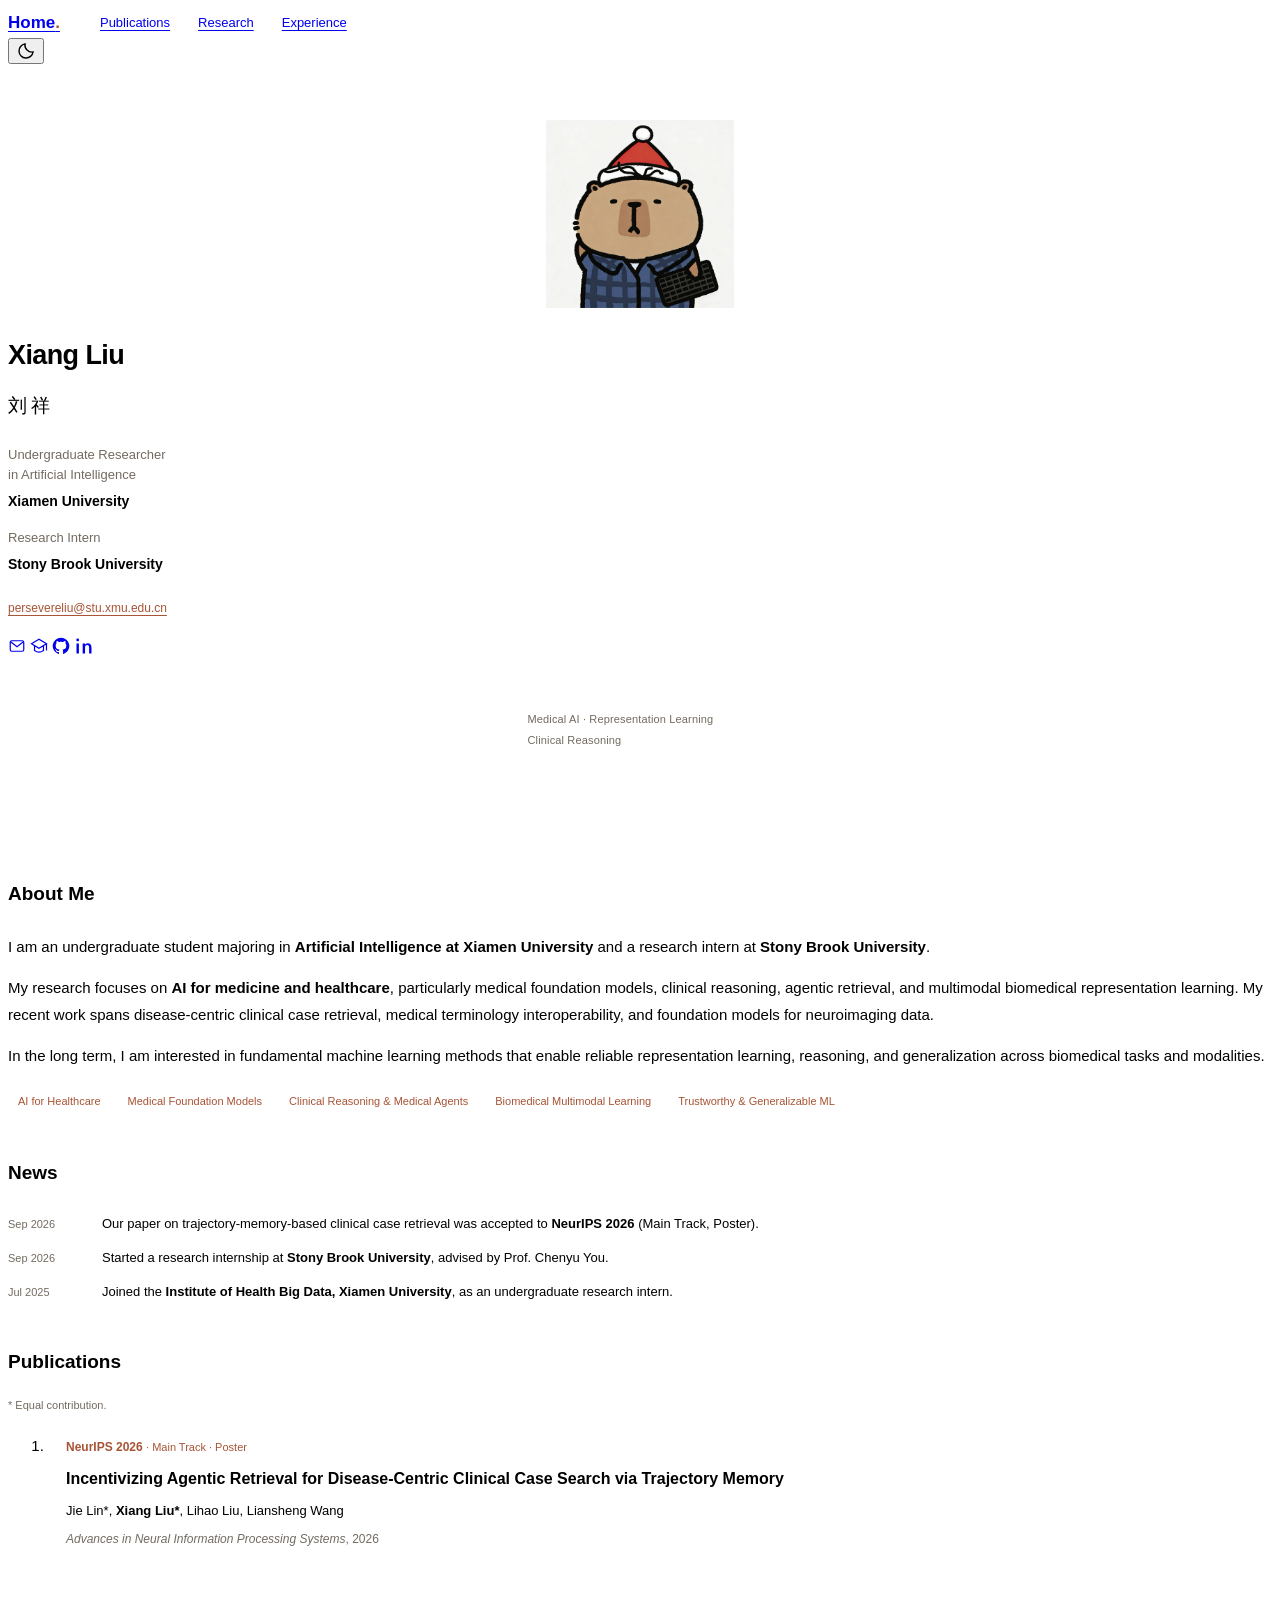
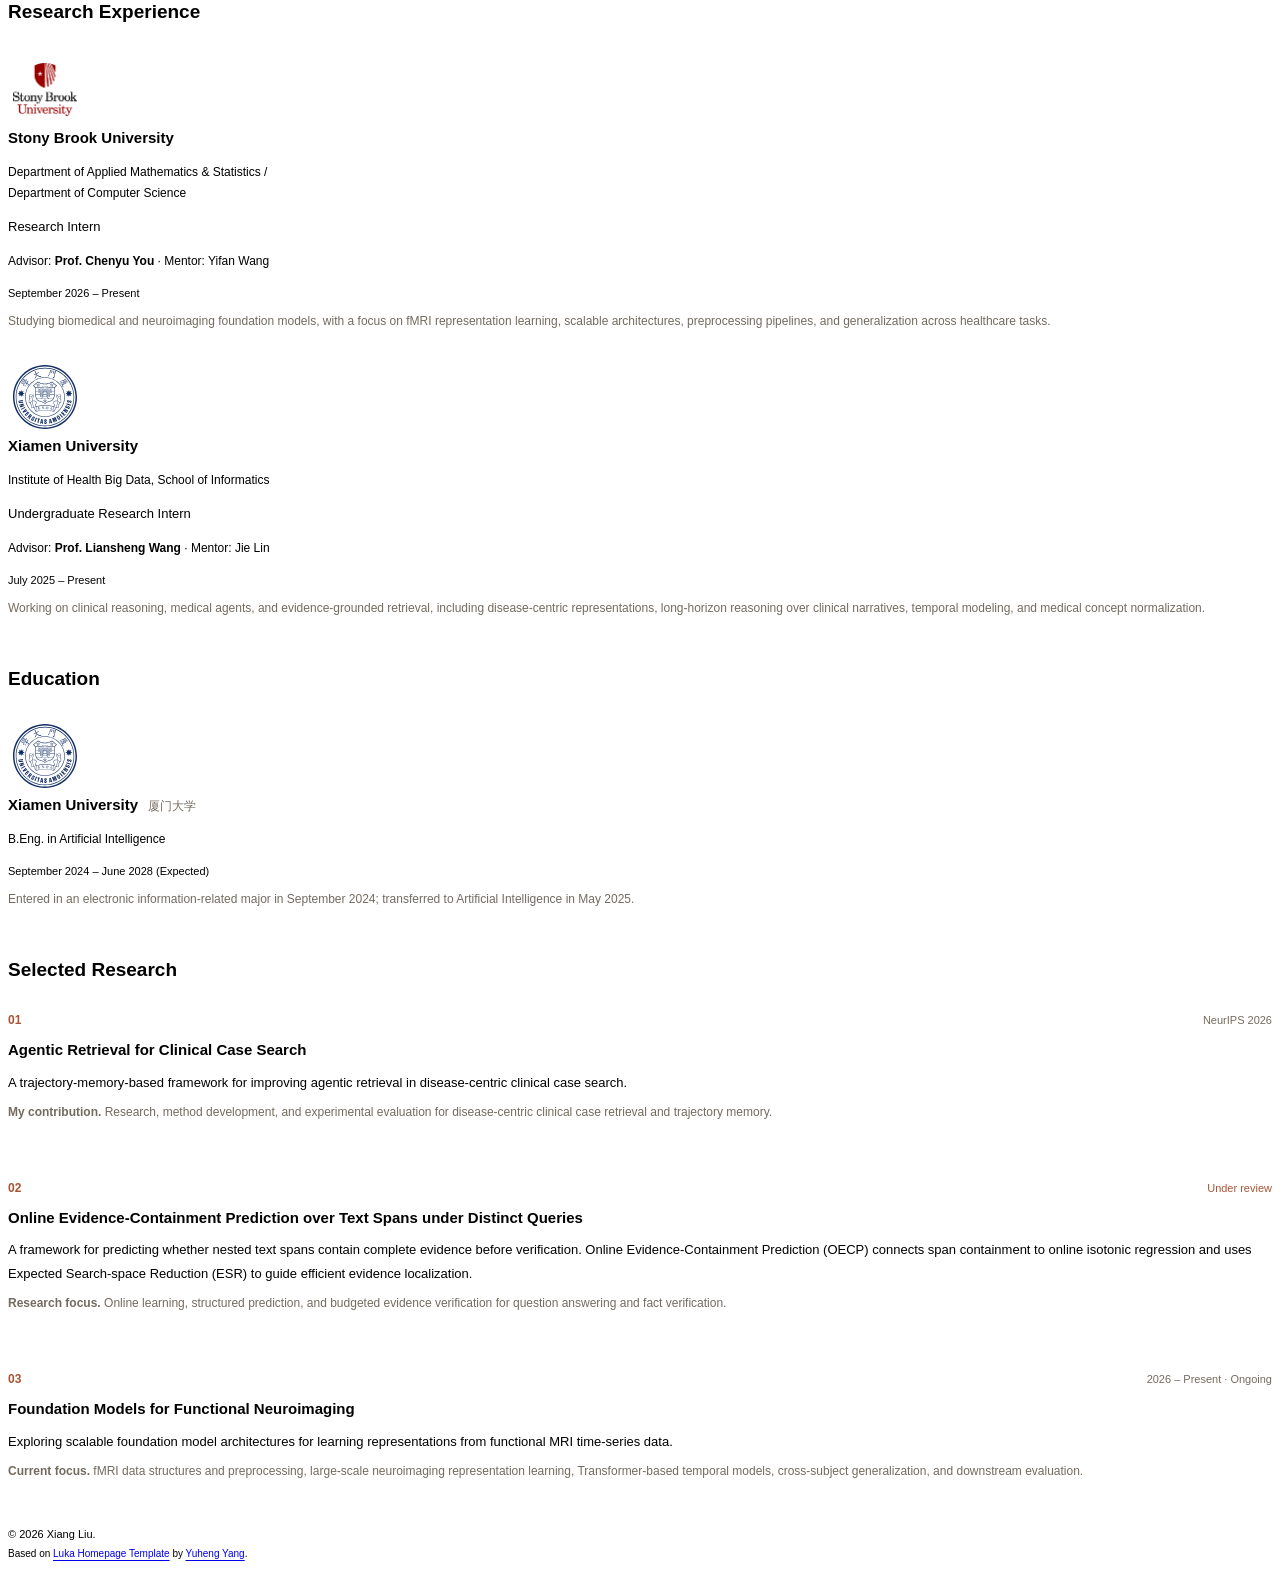
==== index.html @ e89401da "Refresh cached styles for university logo update" ====
<!DOCTYPE html>
<html lang="en">
<head>
  <meta charset="utf-8">
  <meta name="viewport" content="width=device-width, initial-scale=1">
  <meta name="color-scheme" content="light dark">
  <title>Xiang Liu (刘祥) | AI for Healthcare</title>
  <meta name="description" content="Xiang Liu is an undergraduate researcher at Xiamen University and a research intern at Stony Brook University, working on AI for healthcare, clinical reasoning, and biomedical foundation models.">
  <link rel="canonical" href="https://lx-xiangliu.github.io/">
  <meta property="og:type" content="website">
  <meta property="og:title" content="Xiang Liu (刘祥) | AI for Healthcare">
  <meta property="og:description" content="Research in medical foundation models, clinical reasoning, and trustworthy machine learning.">
  <meta property="og:url" content="https://lx-xiangliu.github.io/">
  <meta property="og:image" content="https://lx-xiangliu.github.io/assets/img/xiang-liu.jpg">
  <meta name="twitter:card" content="summary">
  <link rel="icon" href="assets/img/favicon.svg" type="image/svg+xml">
  <script>
    try {
      const saved = localStorage.getItem('theme');
      if (saved === 'light' || saved === 'dark') document.documentElement.dataset.theme = saved;
    } catch (_) {}
  </script>
  <link rel="stylesheet" href="assets/css/theme-luka.css">
  <link rel="stylesheet" href="assets/css/personal.css?v=20261023-2">
  <script src="assets/js/homepage.js" defer></script>
  <script type="application/ld+json">
  {
    "@context": "https://schema.org",
    "@type": "Person",
    "name": "Xiang Liu",
    "alternateName": "刘祥",
    "url": "https://lx-xiangliu.github.io/",
    "image": "https://lx-xiangliu.github.io/assets/img/xiang-liu.jpg",
    "email": "mailto:persevereliu@stu.xmu.edu.cn",
    "affiliation": [{"@type": "CollegeOrUniversity", "name": "Xiamen University"}, {"@type": "CollegeOrUniversity", "name": "Stony Brook University"}],
    "sameAs": ["https://github.com/lx-xiangliu", "https://scholar.google.com/citations?user=aUtH32wAAAAJ", "https://www.linkedin.com/in/xiang-liu-461807322"]
  }
  </script>
</head>
<body class="theme-luka" id="top">
  <a class="skip-link" href="#main">Skip to content</a>
  <nav class="top-nav" aria-label="Main navigation">
    <div class="nav-container">
      <div class="nav-left">
        <a class="home-link" href="#top">Home<span class="home-dot" aria-hidden="true">.</span></a>
        <a href="#publications">Publications</a>
        <a href="#research">Research</a>
        <a href="#experience">Experience</a>
      </div>
      <button id="themeToggle" class="theme-toggle" type="button" title="Switch color theme" aria-label="Switch color theme" aria-pressed="false">
        <svg class="moon-icon" viewBox="0 0 24 24" width="20" height="20" fill="none" stroke="currentColor" stroke-width="1.7" aria-hidden="true"><path d="M20.5 13.2A8.5 8.5 0 0 1 10.8 3.5a8.5 8.5 0 1 0 9.7 9.7Z"/></svg>
        <svg class="sun-icon" viewBox="0 0 24 24" width="20" height="20" fill="none" stroke="currentColor" stroke-width="1.7" aria-hidden="true"><circle cx="12" cy="12" r="4"/><path d="M12 2v2m0 16v2M2 12h2m16 0h2M5 5l1.5 1.5m11 11L19 19M5 19l1.5-1.5m11-11L19 5"/></svg>
      </button>
    </div>
  </nav>

  <div class="wrapper">
    <aside class="sidebar" aria-label="Profile">
      <div class="profile-card">
        <div class="image avatar"><img src="assets/img/xiang-liu.jpg" width="220" height="220" alt="Xiang Liu’s illustrated capybara avatar, wearing a red hat and holding a keyboard" fetchpriority="high"></div>
        <h1 class="site-name">Xiang Liu <span class="chinese-name" lang="zh-CN">刘祥</span></h1>
        <p class="profile-role">Undergraduate Researcher<br>in Artificial Intelligence</p>
        <p class="profile-affiliation">Xiamen University</p>
        <p class="profile-role visiting-role">Research Intern</p>
        <p class="profile-affiliation">Stony Brook University</p>
        <a class="site-email" href="mailto:persevereliu@stu.xmu.edu.cn">persevereliu@stu.xmu.edu.cn</a>
        <div class="social-icons" aria-label="Contact and profiles">
          <a href="mailto:persevereliu@stu.xmu.edu.cn" title="Email" aria-label="Email Xiang Liu"><svg viewBox="0 0 24 24" fill="none" stroke="currentColor" stroke-width="1.6" aria-hidden="true"><rect x="3" y="5" width="18" height="14" rx="2"/><path d="m3 6 9 7 9-7"/></svg></a>
          <a href="https://scholar.google.com/citations?user=aUtH32wAAAAJ" title="Google Scholar" aria-label="Google Scholar"><svg viewBox="0 0 24 24" fill="none" stroke="currentColor" stroke-width="1.6" aria-hidden="true"><path d="m2 9 10-6 10 6-10 6L2 9Zm4 3v6c4 3 8 3 12 0v-6m4-3v9"/></svg></a>
          <a href="https://github.com/lx-xiangliu" title="GitHub" aria-label="GitHub"><svg viewBox="0 0 24 24" fill="currentColor" aria-hidden="true"><path d="M12 .9a11.1 11.1 0 0 0-3.51 21.63c.55.1.76-.24.76-.53v-2.06c-3.09.67-3.74-1.31-3.74-1.31-.51-1.28-1.24-1.62-1.24-1.62-1.01-.69.08-.68.08-.68 1.12.08 1.71 1.15 1.71 1.15.99 1.7 2.6 1.21 3.23.92.1-.72.39-1.21.71-1.49-2.47-.28-5.07-1.24-5.07-5.49 0-1.21.43-2.2 1.14-2.97-.12-.28-.5-1.41.11-2.93 0 0 .93-.3 3.05 1.14a10.6 10.6 0 0 1 5.55 0c2.12-1.44 3.05-1.14 3.05-1.14.61 1.52.23 2.65.11 2.93.71.77 1.14 1.76 1.14 2.97 0 4.26-2.6 5.21-5.08 5.49.4.35.75 1.02.75 2.06V22c0 .3.2.64.77.53A11.1 11.1 0 0 0 12 .9Z"/></svg></a>
          <a href="https://www.linkedin.com/in/xiang-liu-461807322" title="LinkedIn" aria-label="LinkedIn"><svg viewBox="0 0 24 24" fill="currentColor" aria-hidden="true"><path d="M5.2 8.6H2V22h3.2V8.6ZM3.6 2a1.9 1.9 0 1 0 0 3.8 1.9 1.9 0 0 0 0-3.8ZM22 14.3c0-4-2.1-5.9-4.9-5.9-2.2 0-3.2 1.2-3.7 2V8.6h-3.2V22h3.2v-7.5c0-2 .4-3.8 2.8-3.8s2.6 2.1 2.6 3.9V22H22v-7.7Z"/></svg></a>
        </div>
        <p class="profile-note">Medical AI · Representation Learning<br>Clinical Reasoning</p>
      </div>
    </aside>

    <main class="content" id="main">
      <section class="section" id="about" aria-labelledby="about-title">
        <h2 class="section-title" id="about-title">About Me</h2>
        <div class="section-body">
          <p>I am an undergraduate student majoring in <strong>Artificial Intelligence at Xiamen University</strong> and a research intern at <strong>Stony Brook University</strong>.</p>
          <p>My research focuses on <strong>AI for medicine and healthcare</strong>, particularly medical foundation models, clinical reasoning, agentic retrieval, and multimodal biomedical representation learning. My recent work spans disease-centric clinical case retrieval, medical terminology interoperability, and foundation models for neuroimaging data.</p>
          <p>In the long term, I am interested in fundamental machine learning methods that enable reliable representation learning, reasoning, and generalization across biomedical tasks and modalities.</p>
          <div class="research-interests" aria-label="Research interests">
            <span>AI for Healthcare</span><span>Medical Foundation Models</span><span>Clinical Reasoning &amp; Medical Agents</span><span>Biomedical Multimodal Learning</span><span>Trustworthy &amp; Generalizable ML</span>
          </div>
        </div>
      </section>

      <section class="section" id="news" aria-labelledby="news-title">
        <h2 class="section-title" id="news-title">News</h2>
        <ul class="news-list">
          <li><time datetime="2026-09">Sep 2026</time><span>Our paper on trajectory-memory-based clinical case retrieval was accepted to <strong>NeurIPS 2026</strong> (Main Track, Poster).</span></li>
          <li><time datetime="2026-09">Sep 2026</time><span>Started a research internship at <strong>Stony Brook University</strong>, advised by Prof. Chenyu You.</span></li>
          <li><time datetime="2025-07">Jul 2025</time><span>Joined the <strong>Institute of Health Big Data, Xiamen University</strong>, as an undergraduate research intern.</span></li>
        </ul>
      </section>

      <section class="section" id="publications" aria-labelledby="publications-title">
        <h2 class="section-title" id="publications-title">Publications</h2>
        <p class="section-caption">* Equal contribution.</p>
        <div class="publications">
          <ol class="bibliography">
            <li><article class="pub-content">
              <p class="publication-label">NeurIPS 2026 <span>· Main Track · Poster</span></p>
              <h3 class="title">Incentivizing Agentic Retrieval for Disease-Centric Clinical Case Search via Trajectory Memory</h3>
              <p class="author">Jie Lin*, <strong>Xiang Liu*</strong>, Lihao Liu, Liansheng Wang</p>
              <p class="periodical"><em>Advances in Neural Information Processing Systems</em>, 2026</p>
            </article></li>
          </ol>
        </div>
      </section>

      <section class="section" id="experience" aria-labelledby="experience-title">
        <h2 class="section-title" id="experience-title">Research Experience</h2>
        <div class="section-body">
          <article class="card timeline-item">
            <div class="experience-item">
              <img class="institution-logo" src="assets/img/stony-brook-university.png" width="64" height="64" alt="Stony Brook University logo" loading="lazy">
              <div class="experience-content">
                <h3 class="exp-title">Stony Brook University</h3>
                <p class="exp-detail">Department of Applied Mathematics &amp; Statistics /<br class="desktop-break"> Department of Computer Science</p>
                <p class="exp-role">Research Intern</p>
                <p class="exp-detail">Advisor: <strong>Prof. Chenyu You</strong> · Mentor: Yifan Wang</p>
                <p class="exp-period">September 2026 – Present</p>
                <p class="exp-summary">Studying biomedical and neuroimaging foundation models, with a focus on fMRI representation learning, scalable architectures, preprocessing pipelines, and generalization across healthcare tasks.</p>
              </div>
            </div>
          </article>
          <article class="card timeline-item">
            <div class="experience-item">
              <img class="institution-logo" src="assets/img/xiamen-university.svg" width="64" height="64" alt="Xiamen University seal" loading="lazy">
              <div class="experience-content">
                <h3 class="exp-title">Xiamen University</h3>
                <p class="exp-detail">Institute of Health Big Data, School of Informatics</p>
                <p class="exp-role">Undergraduate Research Intern</p>
                <p class="exp-detail">Advisor: <strong>Prof. Liansheng Wang</strong> · Mentor: Jie Lin</p>
                <p class="exp-period">July 2025 – Present</p>
                <p class="exp-summary">Working on clinical reasoning, medical agents, and evidence-grounded retrieval, including disease-centric representations, long-horizon reasoning over clinical narratives, temporal modeling, and medical concept normalization.</p>
              </div>
            </div>
          </article>
        </div>
      </section>

      <section class="section" id="education" aria-labelledby="education-title">
        <h2 class="section-title" id="education-title">Education</h2>
        <div class="experience-item">
          <img class="institution-logo" src="assets/img/xiamen-university.svg" width="64" height="64" alt="Xiamen University seal" loading="lazy">
          <div class="experience-content">
            <h3 class="exp-title">Xiamen University <span lang="zh-CN" class="institution-chinese">厦门大学</span></h3>
            <p class="exp-detail">B.Eng. in Artificial Intelligence</p>
            <p class="exp-period">September 2024 – June 2028 (Expected)</p>
            <p class="exp-summary">Entered in an electronic information-related major in September 2024; transferred to Artificial Intelligence in May 2025.</p>
          </div>
        </div>
      </section>

      <section class="section" id="research" aria-labelledby="research-title">
        <h2 class="section-title" id="research-title">Selected Research</h2>
        <article class="research-project">
          <div class="project-heading"><span class="project-index" aria-hidden="true">01</span><span class="project-status">NeurIPS 2026</span></div>
          <h3>Agentic Retrieval for Clinical Case Search</h3>
          <p>A trajectory-memory-based framework for improving agentic retrieval in disease-centric clinical case search.</p>
          <p class="project-contribution"><strong>My contribution.</strong> Research, method development, and experimental evaluation for disease-centric clinical case retrieval and trajectory memory.</p>
        </article>
        <article class="research-project">
          <div class="project-heading"><span class="project-index" aria-hidden="true">02</span><span class="project-status under-review">Under review</span></div>
          <h3>Online Evidence-Containment Prediction over Text Spans under Distinct Queries</h3>
          <p>A framework for predicting whether nested text spans contain complete evidence before verification. Online Evidence-Containment Prediction (OECP) connects span containment to online isotonic regression and uses Expected Search-space Reduction (ESR) to guide efficient evidence localization.</p>
          <p class="project-contribution"><strong>Research focus.</strong> Online learning, structured prediction, and budgeted evidence verification for question answering and fact verification.</p>
        </article>
        <article class="research-project">
          <div class="project-heading"><span class="project-index" aria-hidden="true">03</span><span class="project-status">2026 – Present · Ongoing</span></div>
          <h3>Foundation Models for Functional Neuroimaging</h3>
          <p>Exploring scalable foundation model architectures for learning representations from functional MRI time-series data.</p>
          <p class="project-contribution"><strong>Current focus.</strong> fMRI data structures and preprocessing, large-scale neuroimaging representation learning, Transformer-based temporal models, cross-subject generalization, and downstream evaluation.</p>
        </article>
      </section>
    </main>

    <footer class="site-footer">
      <p>&copy; 2026 Xiang Liu.<br><span class="template-credit">Based on <a href="https://github.com/wzsyyh/luka-homepage-template">Luka Homepage Template</a> by <a href="https://wzsyyh.github.io/">Yuheng Yang</a>.</span></p>
    </footer>
  </div>
</body>
</html>
---- assets/css/personal.css ----
/* Personal styling layered over the original Luka Homepage template. */
:root, [data-theme="light"] { --luka-secondary: #736b60; --luka-accent: #a85435; }
[data-theme="dark"] { --luka-secondary: #b0a99d; --luka-accent: #e69a7b; }
@media (prefers-color-scheme: dark) {
  :root:not([data-theme="light"]) { --luka-secondary: #b0a99d; --luka-accent: #e69a7b; }
}
body.theme-luka { font-family: -apple-system, BlinkMacSystemFont, "Segoe UI", "Noto Sans", Helvetica, Arial, sans-serif; font-size: 15px; line-height: 1.75; }
body.theme-luka a { text-underline-offset: 3px; }
body.theme-luka a:hover { text-decoration: underline; filter: none; }
body.theme-luka a:focus-visible, body.theme-luka button:focus-visible { outline: 2px solid var(--luka-accent); outline-offset: 5px; border-radius: 3px; }
.skip-link { position: fixed; left: 12px; top: -100px; z-index: 2000; padding: 8px 16px; background: var(--luka-bg); }
.skip-link:focus { top: 8px; }
body.theme-luka .nav-left { display: flex; align-items: center; gap: 28px; }
body.theme-luka .nav-left a { font-size: 13px; font-weight: 500; }
body.theme-luka .nav-left .home-link { font-size: 17px; font-weight: 650; margin-right: 12px; }
.home-dot { color: var(--luka-accent); }
body.theme-luka .theme-toggle { display: flex; align-items: center; justify-content: center; flex-shrink: 0; }
.sun-icon { display: none; }
[data-theme="dark"] .moon-icon { display: none; }
[data-theme="dark"] .sun-icon { display: block; }
@media (prefers-color-scheme: dark) { :root:not([data-theme="light"]) .moon-icon { display: none; } :root:not([data-theme="light"]) .sun-icon { display: block; } }
body.theme-luka .sidebar { padding-top: 56px; }
body.theme-luka .image.avatar { margin-bottom: 24px; }
body.theme-luka .image.avatar img { width: 188px; height: 188px; display: block; margin: auto; border: 5px solid var(--luka-social-bg); }
body.theme-luka .site-name { font-size: 27px; font-weight: 650; letter-spacing: -.6px; }
.chinese-name { display: block; margin-top: 10px; font-size: 19px; font-weight: 450; letter-spacing: 4px; }
.profile-role { margin: 22px 0 3px; font-size: 13px; line-height: 1.6; color: var(--luka-secondary); }
.profile-affiliation { margin: 0; font-size: 14px; font-weight: 600; }
.visiting-role { margin-top: 14px; }
body.theme-luka .site-email { display: inline-block; margin: 22px 0 18px; color: var(--luka-accent); font-family: inherit; font-size: 12px; }
body.theme-luka .social-icons { gap: 11px; }
.social-icons svg { width: 18px; height: 18px; }
body.theme-luka .social-icons a { width: 36px; height: 36px; }
.profile-note { margin: 26px auto 0; padding-top: 20px; max-width: 225px; border-top: 1px solid var(--luka-border); color: var(--luka-secondary); font-size: 11px; line-height: 1.9; letter-spacing: .15px; }
body.theme-luka .content { padding-top: 110px; padding-bottom: 0; }
body.theme-luka .section { opacity: 1; transform: none; scroll-margin-top: 90px; margin-bottom: 42px; }
body.theme-luka .section-title { font-size: 19px; margin-bottom: 17px; padding-bottom: 7px; }
.research-interests { display: flex; flex-wrap: wrap; gap: 7px; margin-top: 20px; }
.research-interests span { padding: 3px 10px; font-size: 11px; line-height: 1.7; border: 1px solid var(--luka-border); border-radius: 5px; color: var(--luka-accent); }
.news-list { list-style: none; margin: 0; padding: 0; }
.news-list li { display: grid; grid-template-columns: 78px minmax(0,1fr); gap: 16px; margin-bottom: 11px; font-size: 13px; line-height: 1.75; }
.news-list time { color: var(--luka-secondary); font-size: 11px; font-variant-numeric: tabular-nums; padding-top: 2px; }
.section-caption { margin: -7px 0 13px; color: var(--luka-secondary); font-size: 11px; }
body.theme-luka .publications ol.bibliography li { padding: 3px 0 3px 18px; }
.publication-label { margin: 0 0 8px; font-weight: 650; font-size: 12px; color: var(--luka-accent); }
.publication-label span { font-size: 11px; font-weight: 400; }
body.theme-luka .pub-content .title { margin: 0 0 9px; font-size: 16px; font-weight: 650; line-height: 1.6; }
body.theme-luka .pub-content .author { margin: 0 0 6px; font-size: 13px; }
body.theme-luka .pub-content .periodical { margin: 0; color: var(--luka-secondary); font-size: 12px; }
body.theme-luka .institution-logo { display: block; width: 64px; height: 64px; flex-shrink: 0; object-fit: contain; background: #fff; padding: 5px; border-radius: 8px; }
body.theme-luka .exp-title { font-size: 15px; margin: 0 0 3px; line-height: 1.6; font-weight: 650; }
body.theme-luka .exp-detail { font-size: 12px; line-height: 1.75; }
body.theme-luka .exp-role { margin: 6px 0 3px; font-size: 13px; font-weight: 500; }
body.theme-luka .exp-period { margin: 7px 0 8px; font-size: 11px; }
body.theme-luka .exp-summary { margin: 8px 0 0; font-size: 12px; line-height: 1.8; color: var(--luka-secondary); }
body.theme-luka .timeline-item { padding-bottom: 27px; }
body.theme-luka .timeline-item:last-child { padding-bottom: 0; }
.institution-chinese { font-size: 12px; font-weight: 400; margin-left: 6px; color: var(--luka-secondary); }
.research-project { padding: 0 0 24px; margin-bottom: 22px; border-bottom: 1px solid var(--luka-border); }
.research-project:last-child { margin-bottom: 0; padding-bottom: 0; border-bottom: none; }
.project-heading { display: flex; align-items: center; justify-content: space-between; gap: 16px; margin-bottom: 7px; }
.project-index { color: var(--luka-accent); font-size: 12px; font-weight: 600; }
.project-status { font-size: 11px; color: var(--luka-secondary); }
.project-status.under-review { color: var(--luka-accent); }
.research-project h3 { font-size: 15px; line-height: 1.65; margin: 0 0 8px; font-weight: 650; }
.research-project p { font-size: 13px; margin: 0 0 8px; line-height: 1.8; }
.research-project .project-contribution { color: var(--luka-secondary); font-size: 12px; }
body.theme-luka .site-footer { padding-top: 0; padding-right: 40px; }
body.theme-luka .site-footer p { font-size: 11px; }
body.theme-luka .template-credit { font-size: 10px; }
@media (min-width: 1081px) and (max-width: 1120px) { body.theme-luka .sidebar { left: 0; } }
@media (max-width: 1080px) {
  body.theme-luka .wrapper { max-width: 760px; padding: 0 32px; }
  body.theme-luka .sidebar { padding-top: 100px; }
  body.theme-luka .content { width: 100%; padding-top: 38px; }
  .profile-note { display: none; }
  body.theme-luka .site-footer { padding: 0 0 30px; }
  body.theme-luka .site-footer p { border-top: 1px solid var(--luka-footer-border); padding-top: 20px; }
}
@media (max-width: 640px) {
  body.theme-luka .nav-container { padding: 0 18px; }
  body.theme-luka .nav-left { gap: 16px; }
  body.theme-luka .nav-left a { font-size: 11px; }
  body.theme-luka .nav-left .home-link { font-size: 15px; margin-right: 0; }
  body.theme-luka .wrapper { padding: 0 23px; }
  body.theme-luka .sidebar { padding-top: 91px; }
  body.theme-luka .image.avatar img { width: 158px; height: 158px; }
  body.theme-luka .site-name { font-size: 26px; }
  .chinese-name { display: inline-block; margin: 0 0 0 9px; font-size: 17px; letter-spacing: 2px; vertical-align: 2px; }
  body.theme-luka .content { padding-top: 36px; }
  body.theme-luka .section { margin-bottom: 35px; }
  body.theme-luka .section-body > p { font-size: 14px; }
  .news-list li { grid-template-columns: 64px minmax(0,1fr); gap: 11px; font-size: 12px; }
  .news-list time { font-size: 10px; }
  .research-interests span { font-size: 10px; }
  body.theme-luka .institution-logo { width: 48px; height: 48px; padding: 3px; }
  body.theme-luka .experience-item { gap: 11px; }
  body.theme-luka .timeline-item { margin-left: 10px; padding-left: 7px; }
  body.theme-luka .timeline-item::before { left: -10px; }
  body.theme-luka .timeline-item::after { left: -15px; }
  .desktop-break { display: none; }
  body.theme-luka .pub-content .title { font-size: 15px; }
}
@media (max-width: 360px) {
  body.theme-luka .nav-left { gap: 11px; }
  body.theme-luka .nav-container { padding: 0 12px; }
  body.theme-luka .wrapper { padding: 0 18px; }
}
@media (prefers-reduced-motion: reduce) {
  html { scroll-behavior: auto; }
  *, *::before, *::after { transition: none !important; animation: none !important; }
}
@media print {
  body.theme-luka .top-nav, .social-icons, .skip-link { display: none; }
  body.theme-luka .sidebar { position: static; width: 100%; height: auto; padding-top: 0; }
  body.theme-luka .image.avatar img { width: 100px; height: 100px; }
  body.theme-luka .profile-note { display: none; }
  body.theme-luka .content { margin-left: 0; padding: 25px 0 0; }
  body.theme-luka .site-footer { padding: 0; }
  .section, .research-project, .timeline-item { break-inside: avoid; }
}
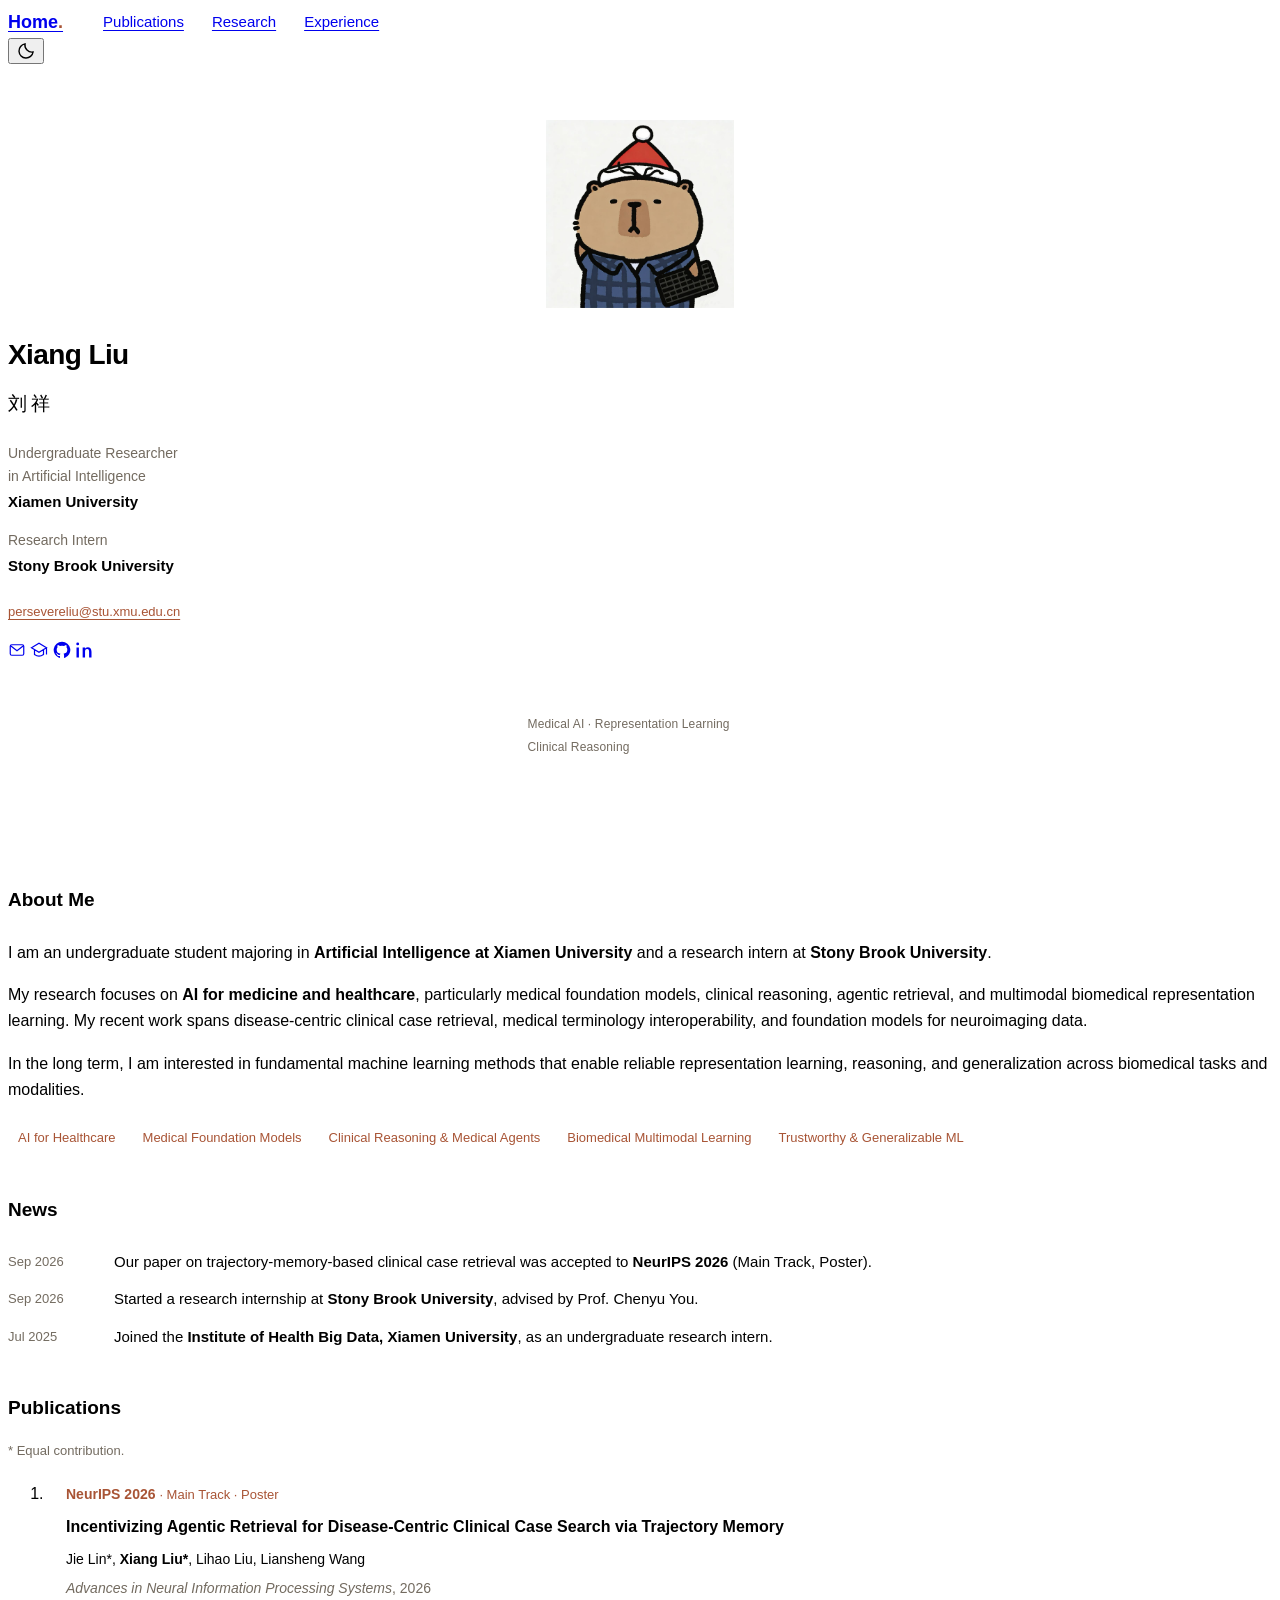
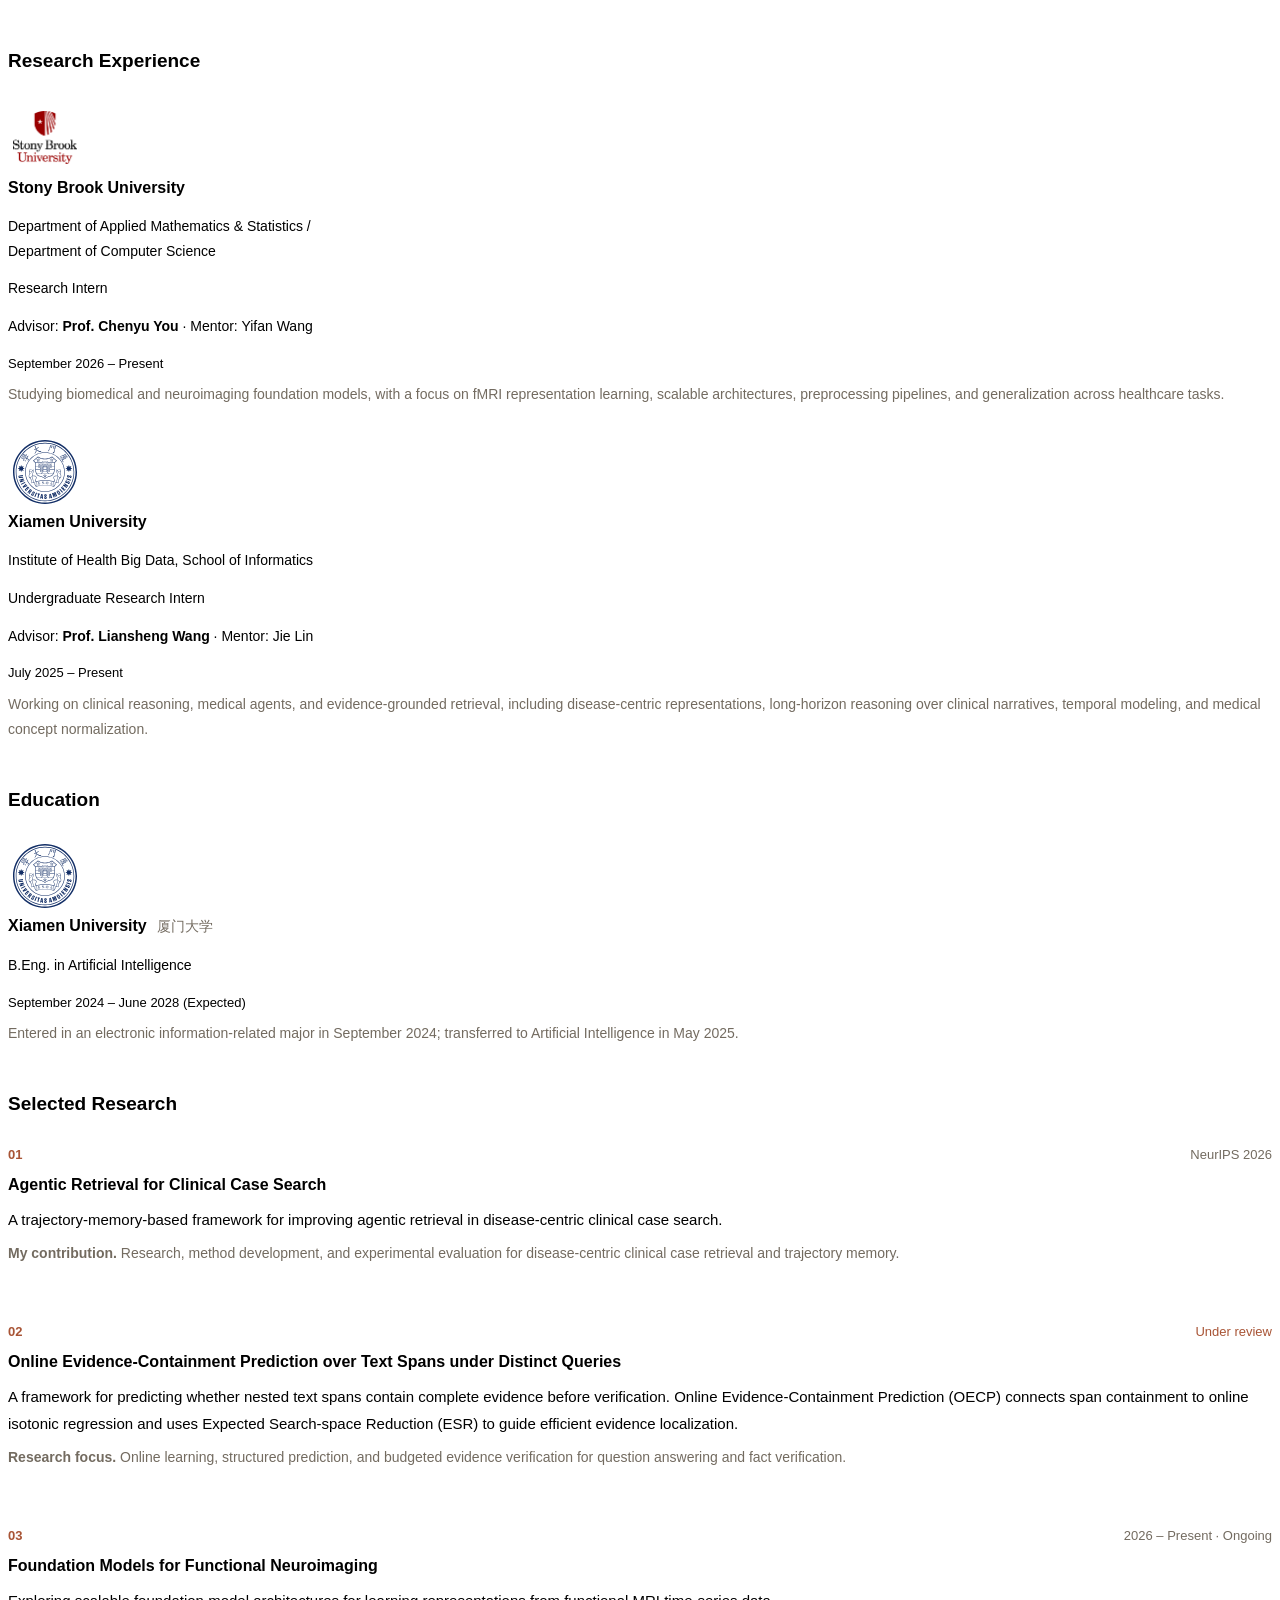
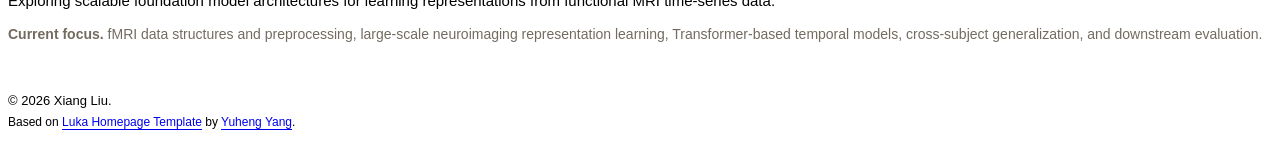
==== commit de6b67bc: "Match reference homepage typography for better readability" ====
--- a/index.html
+++ b/index.html
@@ -21,7 +21,7 @@
     } catch (_) {}
   </script>
   <link rel="stylesheet" href="assets/css/theme-luka.css">
-  <link rel="stylesheet" href="assets/css/personal.css?v=20261023-2">
+  <link rel="stylesheet" href="assets/css/personal.css?v=20261023-3">
   <script src="assets/js/homepage.js" defer></script>
   <script type="application/ld+json">
   {
--- a/assets/css/personal.css
+++ b/assets/css/personal.css
@@ -4,15 +4,15 @@
 @media (prefers-color-scheme: dark) {
   :root:not([data-theme="light"]) { --luka-secondary: #b0a99d; --luka-accent: #e69a7b; }
 }
-body.theme-luka { font-family: -apple-system, BlinkMacSystemFont, "Segoe UI", "Noto Sans", Helvetica, Arial, sans-serif; font-size: 15px; line-height: 1.75; }
+body.theme-luka { font-family: -apple-system, BlinkMacSystemFont, "Segoe UI", "Noto Sans", Helvetica, Arial, sans-serif; font-size: 16px; line-height: 1.65; }
 body.theme-luka a { text-underline-offset: 3px; }
 body.theme-luka a:hover { text-decoration: underline; filter: none; }
 body.theme-luka a:focus-visible, body.theme-luka button:focus-visible { outline: 2px solid var(--luka-accent); outline-offset: 5px; border-radius: 3px; }
 .skip-link { position: fixed; left: 12px; top: -100px; z-index: 2000; padding: 8px 16px; background: var(--luka-bg); }
 .skip-link:focus { top: 8px; }
 body.theme-luka .nav-left { display: flex; align-items: center; gap: 28px; }
-body.theme-luka .nav-left a { font-size: 13px; font-weight: 500; }
-body.theme-luka .nav-left .home-link { font-size: 17px; font-weight: 650; margin-right: 12px; }
+body.theme-luka .nav-left a { font-size: 15px; font-weight: 500; }
+body.theme-luka .nav-left .home-link { font-size: 18px; font-weight: 650; margin-right: 12px; }
 .home-dot { color: var(--luka-accent); }
 body.theme-luka .theme-toggle { display: flex; align-items: center; justify-content: center; flex-shrink: 0; }
 .sun-icon { display: none; }
@@ -22,52 +22,52 @@
 body.theme-luka .sidebar { padding-top: 56px; }
 body.theme-luka .image.avatar { margin-bottom: 24px; }
 body.theme-luka .image.avatar img { width: 188px; height: 188px; display: block; margin: auto; border: 5px solid var(--luka-social-bg); }
-body.theme-luka .site-name { font-size: 27px; font-weight: 650; letter-spacing: -.6px; }
+body.theme-luka .site-name { font-size: 28px; font-weight: 650; letter-spacing: -.6px; }
 .chinese-name { display: block; margin-top: 10px; font-size: 19px; font-weight: 450; letter-spacing: 4px; }
-.profile-role { margin: 22px 0 3px; font-size: 13px; line-height: 1.6; color: var(--luka-secondary); }
-.profile-affiliation { margin: 0; font-size: 14px; font-weight: 600; }
+.profile-role { margin: 22px 0 3px; font-size: 14px; line-height: 1.6; color: var(--luka-secondary); }
+.profile-affiliation { margin: 0; font-size: 15px; font-weight: 600; }
 .visiting-role { margin-top: 14px; }
-body.theme-luka .site-email { display: inline-block; margin: 22px 0 18px; color: var(--luka-accent); font-family: inherit; font-size: 12px; }
+body.theme-luka .site-email { display: inline-block; margin: 22px 0 18px; color: var(--luka-accent); font-family: inherit; font-size: 13px; }
 body.theme-luka .social-icons { gap: 11px; }
 .social-icons svg { width: 18px; height: 18px; }
 body.theme-luka .social-icons a { width: 36px; height: 36px; }
-.profile-note { margin: 26px auto 0; padding-top: 20px; max-width: 225px; border-top: 1px solid var(--luka-border); color: var(--luka-secondary); font-size: 11px; line-height: 1.9; letter-spacing: .15px; }
+.profile-note { margin: 26px auto 0; padding-top: 20px; max-width: 225px; border-top: 1px solid var(--luka-border); color: var(--luka-secondary); font-size: 12px; line-height: 1.9; letter-spacing: .15px; }
 body.theme-luka .content { padding-top: 110px; padding-bottom: 0; }
 body.theme-luka .section { opacity: 1; transform: none; scroll-margin-top: 90px; margin-bottom: 42px; }
 body.theme-luka .section-title { font-size: 19px; margin-bottom: 17px; padding-bottom: 7px; }
 .research-interests { display: flex; flex-wrap: wrap; gap: 7px; margin-top: 20px; }
-.research-interests span { padding: 3px 10px; font-size: 11px; line-height: 1.7; border: 1px solid var(--luka-border); border-radius: 5px; color: var(--luka-accent); }
+.research-interests span { padding: 3px 10px; font-size: 13px; line-height: 1.7; border: 1px solid var(--luka-border); border-radius: 5px; color: var(--luka-accent); }
 .news-list { list-style: none; margin: 0; padding: 0; }
-.news-list li { display: grid; grid-template-columns: 78px minmax(0,1fr); gap: 16px; margin-bottom: 11px; font-size: 13px; line-height: 1.75; }
-.news-list time { color: var(--luka-secondary); font-size: 11px; font-variant-numeric: tabular-nums; padding-top: 2px; }
-.section-caption { margin: -7px 0 13px; color: var(--luka-secondary); font-size: 11px; }
+.news-list li { display: grid; grid-template-columns: 90px minmax(0,1fr); gap: 16px; margin-bottom: 11px; font-size: 15px; line-height: 1.75; }
+.news-list time { color: var(--luka-secondary); font-size: 13px; font-variant-numeric: tabular-nums; padding-top: 2px; }
+.section-caption { margin: -7px 0 13px; color: var(--luka-secondary); font-size: 13px; }
 body.theme-luka .publications ol.bibliography li { padding: 3px 0 3px 18px; }
-.publication-label { margin: 0 0 8px; font-weight: 650; font-size: 12px; color: var(--luka-accent); }
-.publication-label span { font-size: 11px; font-weight: 400; }
+.publication-label { margin: 0 0 8px; font-weight: 650; font-size: 14px; color: var(--luka-accent); }
+.publication-label span { font-size: 13px; font-weight: 400; }
 body.theme-luka .pub-content .title { margin: 0 0 9px; font-size: 16px; font-weight: 650; line-height: 1.6; }
-body.theme-luka .pub-content .author { margin: 0 0 6px; font-size: 13px; }
-body.theme-luka .pub-content .periodical { margin: 0; color: var(--luka-secondary); font-size: 12px; }
+body.theme-luka .pub-content .author { margin: 0 0 6px; font-size: 14px; }
+body.theme-luka .pub-content .periodical { margin: 0; color: var(--luka-secondary); font-size: 14px; }
 body.theme-luka .institution-logo { display: block; width: 64px; height: 64px; flex-shrink: 0; object-fit: contain; background: #fff; padding: 5px; border-radius: 8px; }
-body.theme-luka .exp-title { font-size: 15px; margin: 0 0 3px; line-height: 1.6; font-weight: 650; }
-body.theme-luka .exp-detail { font-size: 12px; line-height: 1.75; }
-body.theme-luka .exp-role { margin: 6px 0 3px; font-size: 13px; font-weight: 500; }
-body.theme-luka .exp-period { margin: 7px 0 8px; font-size: 11px; }
-body.theme-luka .exp-summary { margin: 8px 0 0; font-size: 12px; line-height: 1.8; color: var(--luka-secondary); }
+body.theme-luka .exp-title { font-size: 16px; margin: 0 0 3px; line-height: 1.6; font-weight: 650; }
+body.theme-luka .exp-detail { font-size: 14px; line-height: 1.75; }
+body.theme-luka .exp-role { margin: 6px 0 3px; font-size: 14px; font-weight: 500; }
+body.theme-luka .exp-period { margin: 7px 0 8px; font-size: 13px; }
+body.theme-luka .exp-summary { margin: 8px 0 0; font-size: 14px; line-height: 1.8; color: var(--luka-secondary); }
 body.theme-luka .timeline-item { padding-bottom: 27px; }
 body.theme-luka .timeline-item:last-child { padding-bottom: 0; }
-.institution-chinese { font-size: 12px; font-weight: 400; margin-left: 6px; color: var(--luka-secondary); }
+.institution-chinese { font-size: 14px; font-weight: 400; margin-left: 6px; color: var(--luka-secondary); }
 .research-project { padding: 0 0 24px; margin-bottom: 22px; border-bottom: 1px solid var(--luka-border); }
 .research-project:last-child { margin-bottom: 0; padding-bottom: 0; border-bottom: none; }
 .project-heading { display: flex; align-items: center; justify-content: space-between; gap: 16px; margin-bottom: 7px; }
-.project-index { color: var(--luka-accent); font-size: 12px; font-weight: 600; }
-.project-status { font-size: 11px; color: var(--luka-secondary); }
+.project-index { color: var(--luka-accent); font-size: 13px; font-weight: 600; }
+.project-status { font-size: 13px; color: var(--luka-secondary); }
 .project-status.under-review { color: var(--luka-accent); }
-.research-project h3 { font-size: 15px; line-height: 1.65; margin: 0 0 8px; font-weight: 650; }
-.research-project p { font-size: 13px; margin: 0 0 8px; line-height: 1.8; }
-.research-project .project-contribution { color: var(--luka-secondary); font-size: 12px; }
+.research-project h3 { font-size: 16px; line-height: 1.65; margin: 0 0 8px; font-weight: 650; }
+.research-project p { font-size: 15px; margin: 0 0 8px; line-height: 1.8; }
+.research-project .project-contribution { color: var(--luka-secondary); font-size: 14px; }
 body.theme-luka .site-footer { padding-top: 0; padding-right: 40px; }
-body.theme-luka .site-footer p { font-size: 11px; }
-body.theme-luka .template-credit { font-size: 10px; }
+body.theme-luka .site-footer p { font-size: 13px; }
+body.theme-luka .template-credit { font-size: 12px; }
 @media (min-width: 1081px) and (max-width: 1120px) { body.theme-luka .sidebar { left: 0; } }
 @media (max-width: 1080px) {
   body.theme-luka .wrapper { max-width: 760px; padding: 0 32px; }
@@ -79,9 +79,9 @@
 }
 @media (max-width: 640px) {
   body.theme-luka .nav-container { padding: 0 18px; }
-  body.theme-luka .nav-left { gap: 16px; }
-  body.theme-luka .nav-left a { font-size: 11px; }
-  body.theme-luka .nav-left .home-link { font-size: 15px; margin-right: 0; }
+  body.theme-luka .nav-left { gap: 14px; }
+  body.theme-luka .nav-left a { font-size: 13px; }
+  body.theme-luka .nav-left .home-link { font-size: 16px; margin-right: 0; }
   body.theme-luka .wrapper { padding: 0 23px; }
   body.theme-luka .sidebar { padding-top: 91px; }
   body.theme-luka .image.avatar img { width: 158px; height: 158px; }
@@ -89,20 +89,22 @@
   .chinese-name { display: inline-block; margin: 0 0 0 9px; font-size: 17px; letter-spacing: 2px; vertical-align: 2px; }
   body.theme-luka .content { padding-top: 36px; }
   body.theme-luka .section { margin-bottom: 35px; }
-  body.theme-luka .section-body > p { font-size: 14px; }
-  .news-list li { grid-template-columns: 64px minmax(0,1fr); gap: 11px; font-size: 12px; }
-  .news-list time { font-size: 10px; }
-  .research-interests span { font-size: 10px; }
+  body.theme-luka .section-body > p { font-size: 16px; }
+  .news-list li { grid-template-columns: 78px minmax(0,1fr); gap: 11px; font-size: 15px; }
+  .news-list time { font-size: 13px; }
+  .research-interests span { font-size: 12px; }
   body.theme-luka .institution-logo { width: 48px; height: 48px; padding: 3px; }
   body.theme-luka .experience-item { gap: 11px; }
   body.theme-luka .timeline-item { margin-left: 10px; padding-left: 7px; }
   body.theme-luka .timeline-item::before { left: -10px; }
   body.theme-luka .timeline-item::after { left: -15px; }
   .desktop-break { display: none; }
-  body.theme-luka .pub-content .title { font-size: 15px; }
+  body.theme-luka .pub-content .title { font-size: 16px; }
 }
 @media (max-width: 360px) {
-  body.theme-luka .nav-left { gap: 11px; }
+  body.theme-luka .nav-left { gap: 8px; }
+  body.theme-luka .nav-left a { font-size: 12px; }
+  body.theme-luka .nav-left .home-link { font-size: 16px; }
   body.theme-luka .nav-container { padding: 0 12px; }
   body.theme-luka .wrapper { padding: 0 18px; }
 }
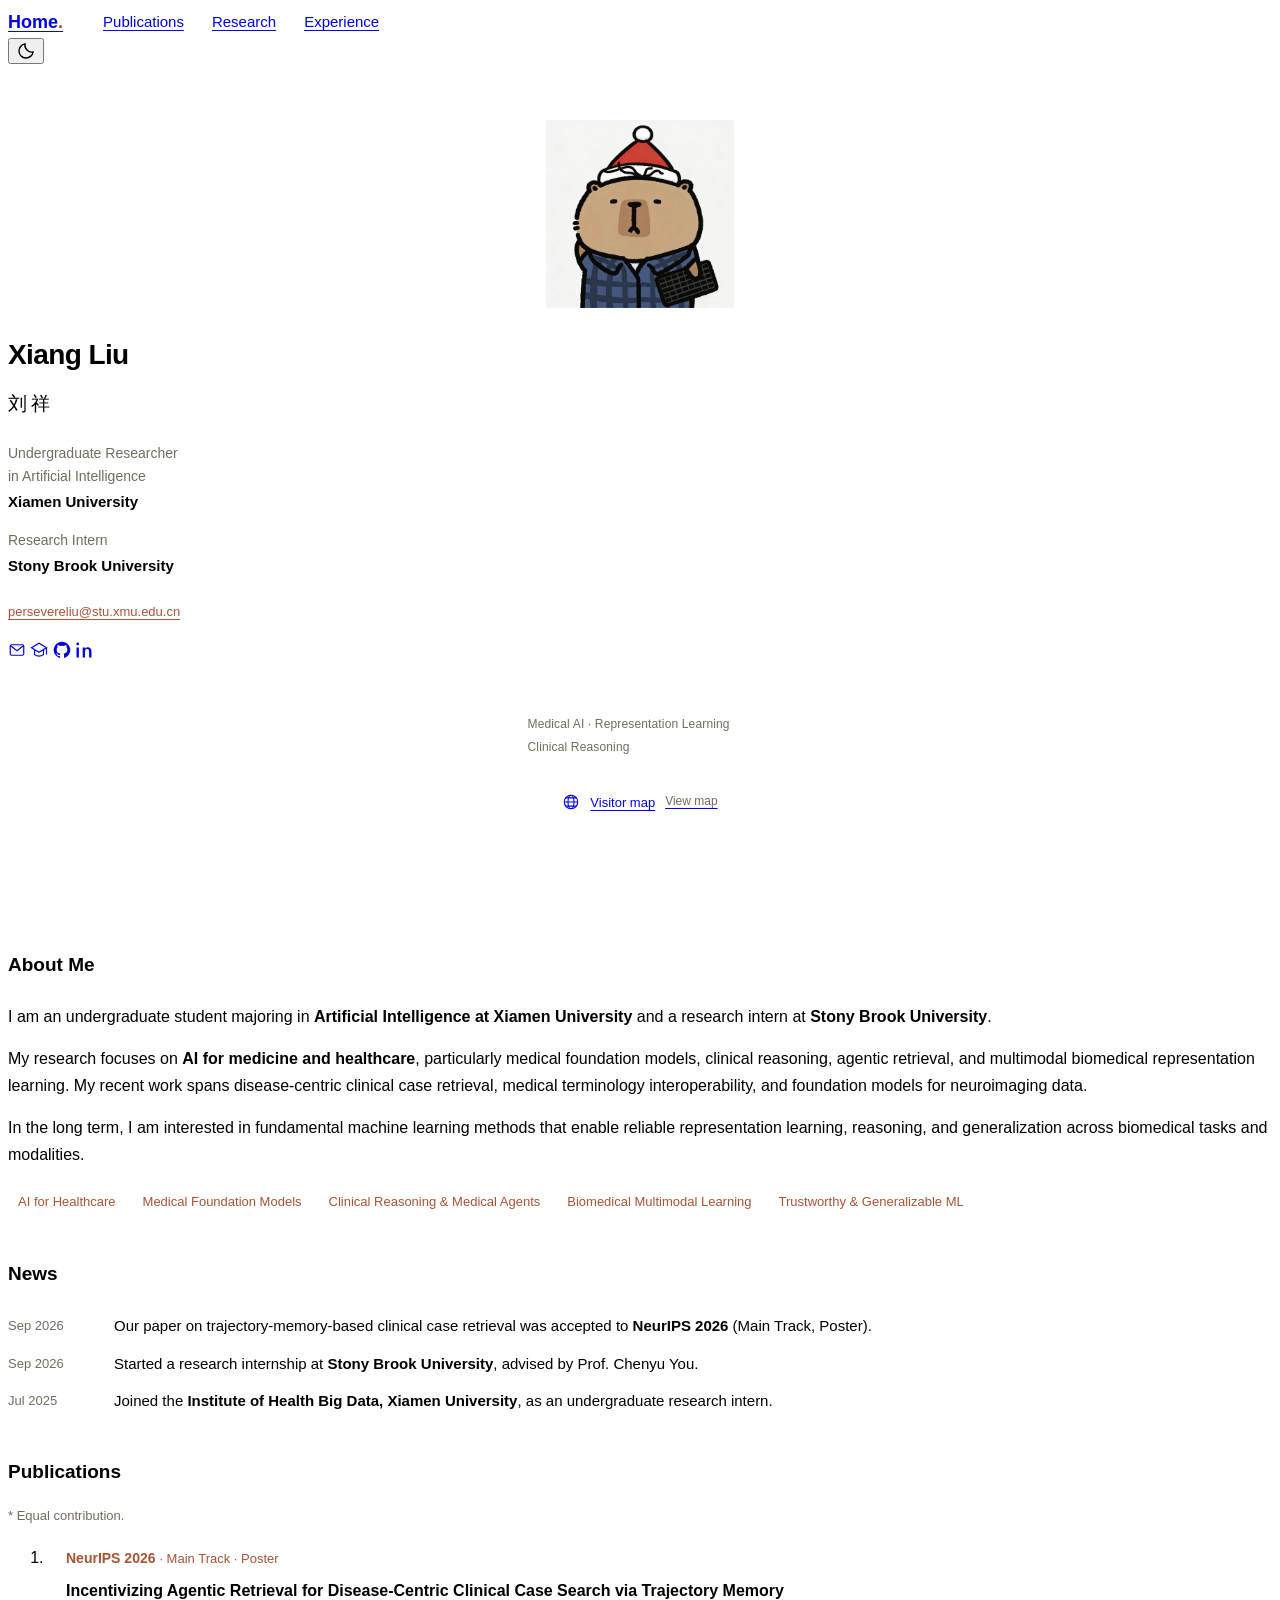
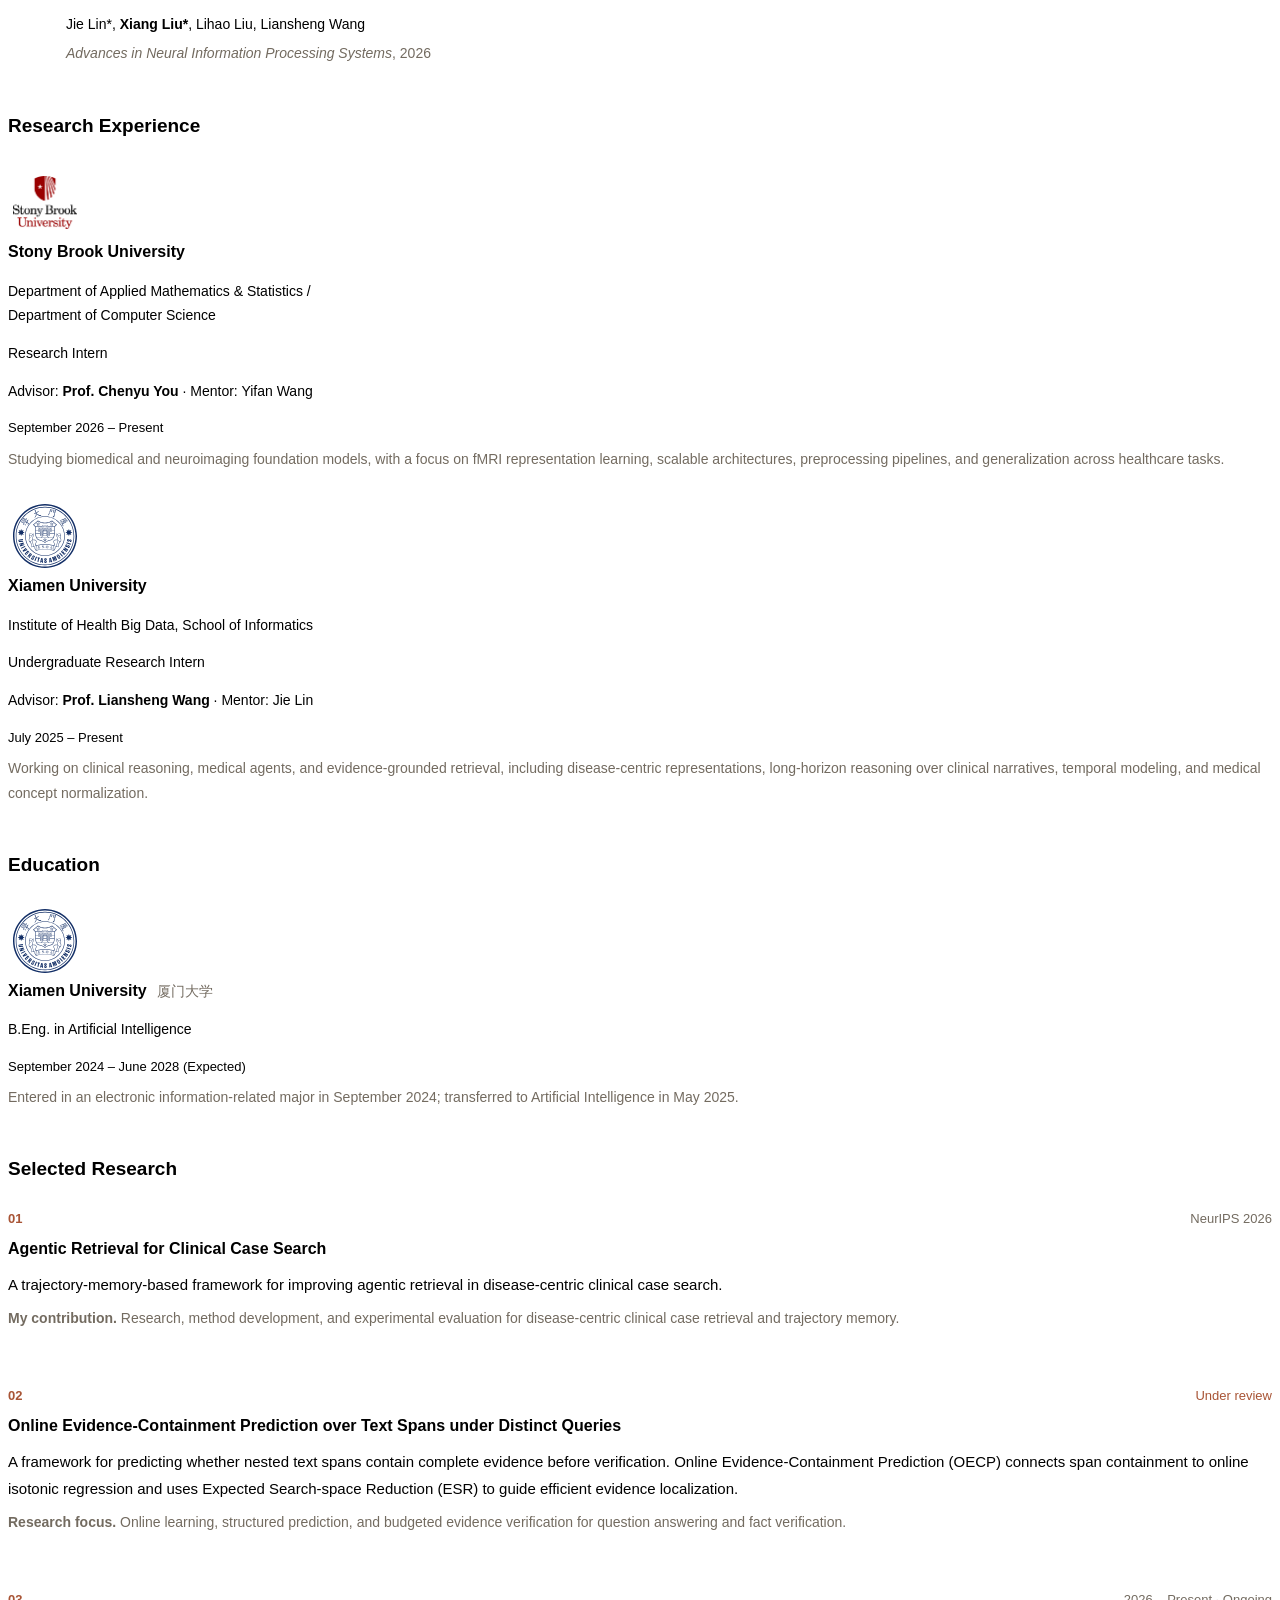
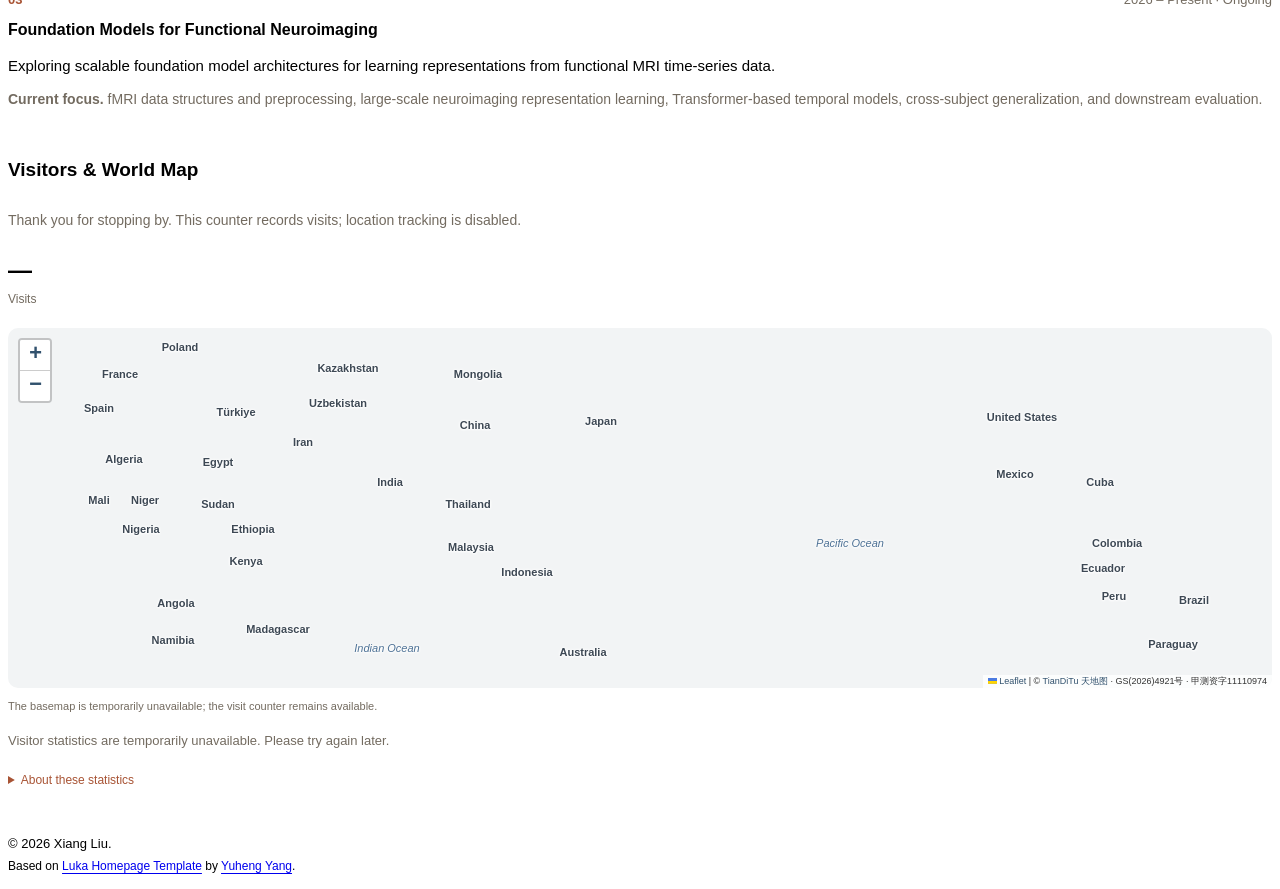
==== commit 062bdc66: "Publish English world map and privacy-preserving visit counter" ====
--- a/index.html
+++ b/index.html
@@ -22,7 +22,11 @@
   </script>
   <link rel="stylesheet" href="assets/css/theme-luka.css">
   <link rel="stylesheet" href="assets/css/personal.css?v=20261023-3">
+  <link rel="stylesheet" href="assets/vendor/leaflet/leaflet.css">
+  <link rel="stylesheet" href="assets/css/visitors.css?v=20261029-4">
   <script src="assets/js/homepage.js" defer></script>
+  <script src="assets/js/visitor-config.js?v=20261029-1" defer></script>
+  <script src="assets/js/visitors.js?v=20261029-4" defer></script>
   <script type="application/ld+json">
   {
     "@context": "https://schema.org",
@@ -71,6 +75,7 @@
           <a href="https://www.linkedin.com/in/xiang-liu-461807322" title="LinkedIn" aria-label="LinkedIn"><svg viewBox="0 0 24 24" fill="currentColor" aria-hidden="true"><path d="M5.2 8.6H2V22h3.2V8.6ZM3.6 2a1.9 1.9 0 1 0 0 3.8 1.9 1.9 0 0 0 0-3.8ZM22 14.3c0-4-2.1-5.9-4.9-5.9-2.2 0-3.2 1.2-3.7 2V8.6h-3.2V22h3.2v-7.5c0-2 .4-3.8 2.8-3.8s2.6 2.1 2.6 3.9V22H22v-7.7Z"/></svg></a>
         </div>
         <p class="profile-note">Medical AI · Representation Learning<br>Clinical Reasoning</p>
+        <div class="visitor-shortcut"><a href="#visitors"><svg viewBox="0 0 24 24" fill="none" stroke="currentColor" stroke-width="1.5" aria-hidden="true"><circle cx="12" cy="12" r="9"/><ellipse cx="12" cy="12" rx="4" ry="9"/><path d="M3 12h18M5 6.5h14M5 17.5h14"/></svg><span>Visitor map</span><span id="visitor-shortcut-count">Loading…</span></a></div>
       </div>
     </aside>
 
@@ -177,6 +182,16 @@
           <p class="project-contribution"><strong>Current focus.</strong> fMRI data structures and preprocessing, large-scale neuroimaging representation learning, Transformer-based temporal models, cross-subject generalization, and downstream evaluation.</p>
         </article>
       </section>
+      <section class="section" id="visitors" aria-labelledby="visitors-title">
+        <h2 class="section-title" id="visitors-title">Visitors &amp; World Map</h2>
+        <p class="visitor-intro">Thank you for stopping by. This counter records visits; location tracking is disabled.</p>
+        <dl class="visitor-totals"><div><dt>Visits</dt><dd id="visitor-total">—</dd></div></dl>
+        <div id="visitor-map" class="visitor-map" role="region" aria-label="World map with English country labels on a TianDiTu basemap"><p>Loading world map…</p></div>
+        <p class="visitor-map-status" id="visitor-map-status">World basemap provided by TianDiTu (天地图).</p>
+        <p class="visitor-status" id="visitor-status" role="status">Loading visitor statistics…</p>
+        <details class="visitor-privacy"><summary>About these statistics</summary><p>Only an aggregate visit count is collected. Location tracking and IP lookup are disabled. The application does not read or store visitor IP addresses, cities, or GPS locations. A visit is counted at most once per browser tab every 30 minutes; this is not a count of unique people. Do Not Track and Global Privacy Control are respected. Counting starts when this feature goes live; earlier visits cannot be recovered.</p></details>
+        <noscript><p>JavaScript is required to load the visitor map and statistics.</p></noscript>
+      </section>
     </main>
 
     <footer class="site-footer">
--- a/assets/vendor/leaflet/leaflet.css
+++ b/assets/vendor/leaflet/leaflet.css
@@ -0,0 +1,661 @@
+/* required styles */
+
+.leaflet-pane,
+.leaflet-tile,
+.leaflet-marker-icon,
+.leaflet-marker-shadow,
+.leaflet-tile-container,
+.leaflet-pane > svg,
+.leaflet-pane > canvas,
+.leaflet-zoom-box,
+.leaflet-image-layer,
+.leaflet-layer {
+	position: absolute;
+	left: 0;
+	top: 0;
+	}
+.leaflet-container {
+	overflow: hidden;
+	}
+.leaflet-tile,
+.leaflet-marker-icon,
+.leaflet-marker-shadow {
+	-webkit-user-select: none;
+	   -moz-user-select: none;
+	        user-select: none;
+	  -webkit-user-drag: none;
+	}
+/* Prevents IE11 from highlighting tiles in blue */
+.leaflet-tile::selection {
+	background: transparent;
+}
+/* Safari renders non-retina tile on retina better with this, but Chrome is worse */
+.leaflet-safari .leaflet-tile {
+	image-rendering: -webkit-optimize-contrast;
+	}
+/* hack that prevents hw layers "stretching" when loading new tiles */
+.leaflet-safari .leaflet-tile-container {
+	width: 1600px;
+	height: 1600px;
+	-webkit-transform-origin: 0 0;
+	}
+.leaflet-marker-icon,
+.leaflet-marker-shadow {
+	display: block;
+	}
+/* .leaflet-container svg: reset svg max-width decleration shipped in Joomla! (joomla.org) 3.x */
+/* .leaflet-container img: map is broken in FF if you have max-width: 100% on tiles */
+.leaflet-container .leaflet-overlay-pane svg {
+	max-width: none !important;
+	max-height: none !important;
+	}
+.leaflet-container .leaflet-marker-pane img,
+.leaflet-container .leaflet-shadow-pane img,
+.leaflet-container .leaflet-tile-pane img,
+.leaflet-container img.leaflet-image-layer,
+.leaflet-container .leaflet-tile {
+	max-width: none !important;
+	max-height: none !important;
+	width: auto;
+	padding: 0;
+	}
+
+.leaflet-container img.leaflet-tile {
+	/* See: https://bugs.chromium.org/p/chromium/issues/detail?id=600120 */
+	mix-blend-mode: plus-lighter;
+}
+
+.leaflet-container.leaflet-touch-zoom {
+	-ms-touch-action: pan-x pan-y;
+	touch-action: pan-x pan-y;
+	}
+.leaflet-container.leaflet-touch-drag {
+	-ms-touch-action: pinch-zoom;
+	/* Fallback for FF which doesn't support pinch-zoom */
+	touch-action: none;
+	touch-action: pinch-zoom;
+}
+.leaflet-container.leaflet-touch-drag.leaflet-touch-zoom {
+	-ms-touch-action: none;
+	touch-action: none;
+}
+.leaflet-container {
+	-webkit-tap-highlight-color: transparent;
+}
+.leaflet-container a {
+	-webkit-tap-highlight-color: rgba(51, 181, 229, 0.4);
+}
+.leaflet-tile {
+	filter: inherit;
+	visibility: hidden;
+	}
+.leaflet-tile-loaded {
+	visibility: inherit;
+	}
+.leaflet-zoom-box {
+	width: 0;
+	height: 0;
+	-moz-box-sizing: border-box;
+	     box-sizing: border-box;
+	z-index: 800;
+	}
+/* workaround for https://bugzilla.mozilla.org/show_bug.cgi?id=888319 */
+.leaflet-overlay-pane svg {
+	-moz-user-select: none;
+	}
+
+.leaflet-pane         { z-index: 400; }
+
+.leaflet-tile-pane    { z-index: 200; }
+.leaflet-overlay-pane { z-index: 400; }
+.leaflet-shadow-pane  { z-index: 500; }
+.leaflet-marker-pane  { z-index: 600; }
+.leaflet-tooltip-pane   { z-index: 650; }
+.leaflet-popup-pane   { z-index: 700; }
+
+.leaflet-map-pane canvas { z-index: 100; }
+.leaflet-map-pane svg    { z-index: 200; }
+
+.leaflet-vml-shape {
+	width: 1px;
+	height: 1px;
+	}
+.lvml {
+	behavior: url(#default#VML);
+	display: inline-block;
+	position: absolute;
+	}
+
+
+/* control positioning */
+
+.leaflet-control {
+	position: relative;
+	z-index: 800;
+	pointer-events: visiblePainted; /* IE 9-10 doesn't have auto */
+	pointer-events: auto;
+	}
+.leaflet-top,
+.leaflet-bottom {
+	position: absolute;
+	z-index: 1000;
+	pointer-events: none;
+	}
+.leaflet-top {
+	top: 0;
+	}
+.leaflet-right {
+	right: 0;
+	}
+.leaflet-bottom {
+	bottom: 0;
+	}
+.leaflet-left {
+	left: 0;
+	}
+.leaflet-control {
+	float: left;
+	clear: both;
+	}
+.leaflet-right .leaflet-control {
+	float: right;
+	}
+.leaflet-top .leaflet-control {
+	margin-top: 10px;
+	}
+.leaflet-bottom .leaflet-control {
+	margin-bottom: 10px;
+	}
+.leaflet-left .leaflet-control {
+	margin-left: 10px;
+	}
+.leaflet-right .leaflet-control {
+	margin-right: 10px;
+	}
+
+
+/* zoom and fade animations */
+
+.leaflet-fade-anim .leaflet-popup {
+	opacity: 0;
+	-webkit-transition: opacity 0.2s linear;
+	   -moz-transition: opacity 0.2s linear;
+	        transition: opacity 0.2s linear;
+	}
+.leaflet-fade-anim .leaflet-map-pane .leaflet-popup {
+	opacity: 1;
+	}
+.leaflet-zoom-animated {
+	-webkit-transform-origin: 0 0;
+	    -ms-transform-origin: 0 0;
+	        transform-origin: 0 0;
+	}
+svg.leaflet-zoom-animated {
+	will-change: transform;
+}
+
+.leaflet-zoom-anim .leaflet-zoom-animated {
+	-webkit-transition: -webkit-transform 0.25s cubic-bezier(0,0,0.25,1);
+	   -moz-transition:    -moz-transform 0.25s cubic-bezier(0,0,0.25,1);
+	        transition:         transform 0.25s cubic-bezier(0,0,0.25,1);
+	}
+.leaflet-zoom-anim .leaflet-tile,
+.leaflet-pan-anim .leaflet-tile {
+	-webkit-transition: none;
+	   -moz-transition: none;
+	        transition: none;
+	}
+
+.leaflet-zoom-anim .leaflet-zoom-hide {
+	visibility: hidden;
+	}
+
+
+/* cursors */
+
+.leaflet-interactive {
+	cursor: pointer;
+	}
+.leaflet-grab {
+	cursor: -webkit-grab;
+	cursor:    -moz-grab;
+	cursor:         grab;
+	}
+.leaflet-crosshair,
+.leaflet-crosshair .leaflet-interactive {
+	cursor: crosshair;
+	}
+.leaflet-popup-pane,
+.leaflet-control {
+	cursor: auto;
+	}
+.leaflet-dragging .leaflet-grab,
+.leaflet-dragging .leaflet-grab .leaflet-interactive,
+.leaflet-dragging .leaflet-marker-draggable {
+	cursor: move;
+	cursor: -webkit-grabbing;
+	cursor:    -moz-grabbing;
+	cursor:         grabbing;
+	}
+
+/* marker & overlays interactivity */
+.leaflet-marker-icon,
+.leaflet-marker-shadow,
+.leaflet-image-layer,
+.leaflet-pane > svg path,
+.leaflet-tile-container {
+	pointer-events: none;
+	}
+
+.leaflet-marker-icon.leaflet-interactive,
+.leaflet-image-layer.leaflet-interactive,
+.leaflet-pane > svg path.leaflet-interactive,
+svg.leaflet-image-layer.leaflet-interactive path {
+	pointer-events: visiblePainted; /* IE 9-10 doesn't have auto */
+	pointer-events: auto;
+	}
+
+/* visual tweaks */
+
+.leaflet-container {
+	background: #ddd;
+	outline-offset: 1px;
+	}
+.leaflet-container a {
+	color: #0078A8;
+	}
+.leaflet-zoom-box {
+	border: 2px dotted #38f;
+	background: rgba(255,255,255,0.5);
+	}
+
+
+/* general typography */
+.leaflet-container {
+	font-family: "Helvetica Neue", Arial, Helvetica, sans-serif;
+	font-size: 12px;
+	font-size: 0.75rem;
+	line-height: 1.5;
+	}
+
+
+/* general toolbar styles */
+
+.leaflet-bar {
+	box-shadow: 0 1px 5px rgba(0,0,0,0.65);
+	border-radius: 4px;
+	}
+.leaflet-bar a {
+	background-color: #fff;
+	border-bottom: 1px solid #ccc;
+	width: 26px;
+	height: 26px;
+	line-height: 26px;
+	display: block;
+	text-align: center;
+	text-decoration: none;
+	color: black;
+	}
+.leaflet-bar a,
+.leaflet-control-layers-toggle {
+	background-position: 50% 50%;
+	background-repeat: no-repeat;
+	display: block;
+	}
+.leaflet-bar a:hover,
+.leaflet-bar a:focus {
+	background-color: #f4f4f4;
+	}
+.leaflet-bar a:first-child {
+	border-top-left-radius: 4px;
+	border-top-right-radius: 4px;
+	}
+.leaflet-bar a:last-child {
+	border-bottom-left-radius: 4px;
+	border-bottom-right-radius: 4px;
+	border-bottom: none;
+	}
+.leaflet-bar a.leaflet-disabled {
+	cursor: default;
+	background-color: #f4f4f4;
+	color: #bbb;
+	}
+
+.leaflet-touch .leaflet-bar a {
+	width: 30px;
+	height: 30px;
+	line-height: 30px;
+	}
+.leaflet-touch .leaflet-bar a:first-child {
+	border-top-left-radius: 2px;
+	border-top-right-radius: 2px;
+	}
+.leaflet-touch .leaflet-bar a:last-child {
+	border-bottom-left-radius: 2px;
+	border-bottom-right-radius: 2px;
+	}
+
+/* zoom control */
+
+.leaflet-control-zoom-in,
+.leaflet-control-zoom-out {
+	font: bold 18px 'Lucida Console', Monaco, monospace;
+	text-indent: 1px;
+	}
+
+.leaflet-touch .leaflet-control-zoom-in, .leaflet-touch .leaflet-control-zoom-out  {
+	font-size: 22px;
+	}
+
+
+/* layers control */
+
+.leaflet-control-layers {
+	box-shadow: 0 1px 5px rgba(0,0,0,0.4);
+	background: #fff;
+	border-radius: 5px;
+	}
+.leaflet-control-layers-toggle {
+	background-image: url(images/layers.png);
+	width: 36px;
+	height: 36px;
+	}
+.leaflet-retina .leaflet-control-layers-toggle {
+	background-image: url(images/layers-2x.png);
+	background-size: 26px 26px;
+	}
+.leaflet-touch .leaflet-control-layers-toggle {
+	width: 44px;
+	height: 44px;
+	}
+.leaflet-control-layers .leaflet-control-layers-list,
+.leaflet-control-layers-expanded .leaflet-control-layers-toggle {
+	display: none;
+	}
+.leaflet-control-layers-expanded .leaflet-control-layers-list {
+	display: block;
+	position: relative;
+	}
+.leaflet-control-layers-expanded {
+	padding: 6px 10px 6px 6px;
+	color: #333;
+	background: #fff;
+	}
+.leaflet-control-layers-scrollbar {
+	overflow-y: scroll;
+	overflow-x: hidden;
+	padding-right: 5px;
+	}
+.leaflet-control-layers-selector {
+	margin-top: 2px;
+	position: relative;
+	top: 1px;
+	}
+.leaflet-control-layers label {
+	display: block;
+	font-size: 13px;
+	font-size: 1.08333em;
+	}
+.leaflet-control-layers-separator {
+	height: 0;
+	border-top: 1px solid #ddd;
+	margin: 5px -10px 5px -6px;
+	}
+
+/* Default icon URLs */
+.leaflet-default-icon-path { /* used only in path-guessing heuristic, see L.Icon.Default */
+	background-image: url(images/marker-icon.png);
+	}
+
+
+/* attribution and scale controls */
+
+.leaflet-container .leaflet-control-attribution {
+	background: #fff;
+	background: rgba(255, 255, 255, 0.8);
+	margin: 0;
+	}
+.leaflet-control-attribution,
+.leaflet-control-scale-line {
+	padding: 0 5px;
+	color: #333;
+	line-height: 1.4;
+	}
+.leaflet-control-attribution a {
+	text-decoration: none;
+	}
+.leaflet-control-attribution a:hover,
+.leaflet-control-attribution a:focus {
+	text-decoration: underline;
+	}
+.leaflet-attribution-flag {
+	display: inline !important;
+	vertical-align: baseline !important;
+	width: 1em;
+	height: 0.6669em;
+	}
+.leaflet-left .leaflet-control-scale {
+	margin-left: 5px;
+	}
+.leaflet-bottom .leaflet-control-scale {
+	margin-bottom: 5px;
+	}
+.leaflet-control-scale-line {
+	border: 2px solid #777;
+	border-top: none;
+	line-height: 1.1;
+	padding: 2px 5px 1px;
+	white-space: nowrap;
+	-moz-box-sizing: border-box;
+	     box-sizing: border-box;
+	background: rgba(255, 255, 255, 0.8);
+	text-shadow: 1px 1px #fff;
+	}
+.leaflet-control-scale-line:not(:first-child) {
+	border-top: 2px solid #777;
+	border-bottom: none;
+	margin-top: -2px;
+	}
+.leaflet-control-scale-line:not(:first-child):not(:last-child) {
+	border-bottom: 2px solid #777;
+	}
+
+.leaflet-touch .leaflet-control-attribution,
+.leaflet-touch .leaflet-control-layers,
+.leaflet-touch .leaflet-bar {
+	box-shadow: none;
+	}
+.leaflet-touch .leaflet-control-layers,
+.leaflet-touch .leaflet-bar {
+	border: 2px solid rgba(0,0,0,0.2);
+	background-clip: padding-box;
+	}
+
+
+/* popup */
+
+.leaflet-popup {
+	position: absolute;
+	text-align: center;
+	margin-bottom: 20px;
+	}
+.leaflet-popup-content-wrapper {
+	padding: 1px;
+	text-align: left;
+	border-radius: 12px;
+	}
+.leaflet-popup-content {
+	margin: 13px 24px 13px 20px;
+	line-height: 1.3;
+	font-size: 13px;
+	font-size: 1.08333em;
+	min-height: 1px;
+	}
+.leaflet-popup-content p {
+	margin: 17px 0;
+	margin: 1.3em 0;
+	}
+.leaflet-popup-tip-container {
+	width: 40px;
+	height: 20px;
+	position: absolute;
+	left: 50%;
+	margin-top: -1px;
+	margin-left: -20px;
+	overflow: hidden;
+	pointer-events: none;
+	}
+.leaflet-popup-tip {
+	width: 17px;
+	height: 17px;
+	padding: 1px;
+
+	margin: -10px auto 0;
+	pointer-events: auto;
+
+	-webkit-transform: rotate(45deg);
+	   -moz-transform: rotate(45deg);
+	    -ms-transform: rotate(45deg);
+	        transform: rotate(45deg);
+	}
+.leaflet-popup-content-wrapper,
+.leaflet-popup-tip {
+	background: white;
+	color: #333;
+	box-shadow: 0 3px 14px rgba(0,0,0,0.4);
+	}
+.leaflet-container a.leaflet-popup-close-button {
+	position: absolute;
+	top: 0;
+	right: 0;
+	border: none;
+	text-align: center;
+	width: 24px;
+	height: 24px;
+	font: 16px/24px Tahoma, Verdana, sans-serif;
+	color: #757575;
+	text-decoration: none;
+	background: transparent;
+	}
+.leaflet-container a.leaflet-popup-close-button:hover,
+.leaflet-container a.leaflet-popup-close-button:focus {
+	color: #585858;
+	}
+.leaflet-popup-scrolled {
+	overflow: auto;
+	}
+
+.leaflet-oldie .leaflet-popup-content-wrapper {
+	-ms-zoom: 1;
+	}
+.leaflet-oldie .leaflet-popup-tip {
+	width: 24px;
+	margin: 0 auto;
+
+	-ms-filter: "progid:DXImageTransform.Microsoft.Matrix(M11=0.70710678, M12=0.70710678, M21=-0.70710678, M22=0.70710678)";
+	filter: progid:DXImageTransform.Microsoft.Matrix(M11=0.70710678, M12=0.70710678, M21=-0.70710678, M22=0.70710678);
+	}
+
+.leaflet-oldie .leaflet-control-zoom,
+.leaflet-oldie .leaflet-control-layers,
+.leaflet-oldie .leaflet-popup-content-wrapper,
+.leaflet-oldie .leaflet-popup-tip {
+	border: 1px solid #999;
+	}
+
+
+/* div icon */
+
+.leaflet-div-icon {
+	background: #fff;
+	border: 1px solid #666;
+	}
+
+
+/* Tooltip */
+/* Base styles for the element that has a tooltip */
+.leaflet-tooltip {
+	position: absolute;
+	padding: 6px;
+	background-color: #fff;
+	border: 1px solid #fff;
+	border-radius: 3px;
+	color: #222;
+	white-space: nowrap;
+	-webkit-user-select: none;
+	-moz-user-select: none;
+	-ms-user-select: none;
+	user-select: none;
+	pointer-events: none;
+	box-shadow: 0 1px 3px rgba(0,0,0,0.4);
+	}
+.leaflet-tooltip.leaflet-interactive {
+	cursor: pointer;
+	pointer-events: auto;
+	}
+.leaflet-tooltip-top:before,
+.leaflet-tooltip-bottom:before,
+.leaflet-tooltip-left:before,
+.leaflet-tooltip-right:before {
+	position: absolute;
+	pointer-events: none;
+	border: 6px solid transparent;
+	background: transparent;
+	content: "";
+	}
+
+/* Directions */
+
+.leaflet-tooltip-bottom {
+	margin-top: 6px;
+}
+.leaflet-tooltip-top {
+	margin-top: -6px;
+}
+.leaflet-tooltip-bottom:before,
+.leaflet-tooltip-top:before {
+	left: 50%;
+	margin-left: -6px;
+	}
+.leaflet-tooltip-top:before {
+	bottom: 0;
+	margin-bottom: -12px;
+	border-top-color: #fff;
+	}
+.leaflet-tooltip-bottom:before {
+	top: 0;
+	margin-top: -12px;
+	margin-left: -6px;
+	border-bottom-color: #fff;
+	}
+.leaflet-tooltip-left {
+	margin-left: -6px;
+}
+.leaflet-tooltip-right {
+	margin-left: 6px;
+}
+.leaflet-tooltip-left:before,
+.leaflet-tooltip-right:before {
+	top: 50%;
+	margin-top: -6px;
+	}
+.leaflet-tooltip-left:before {
+	right: 0;
+	margin-right: -12px;
+	border-left-color: #fff;
+	}
+.leaflet-tooltip-right:before {
+	left: 0;
+	margin-left: -12px;
+	border-right-color: #fff;
+	}
+
+/* Printing */
+
+@media print {
+	/* Prevent printers from removing background-images of controls. */
+	.leaflet-control {
+		-webkit-print-color-adjust: exact;
+		print-color-adjust: exact;
+		}
+	}
--- a/assets/css/visitors.css
+++ b/assets/css/visitors.css
@@ -0,0 +1,31 @@
+.visitor-shortcut { margin: 23px auto 0; max-width: 225px; }
+body.theme-luka .visitor-shortcut a { display: flex; gap: 10px; align-items: center; justify-content: center; padding: 10px; border: 1px solid var(--luka-border); border-radius: 8px; font-size: 13px; }
+.visitor-shortcut svg { width: 18px; height: 18px; flex-shrink: 0; }
+#visitor-shortcut-count { font-size: 12px; color: var(--luka-secondary); }
+.visitor-intro { margin: 0 0 18px; font-size: 14px; color: var(--luka-secondary); }
+.visitor-totals { display: flex; gap: 32px; margin: 0 0 18px; }
+.visitor-totals div { display: flex; flex-direction: column; }
+.visitor-totals dt { font-size: 12px; color: var(--luka-secondary); order: 2; }
+.visitor-totals dd { margin: 0; font-size: 24px; font-weight: 600; font-variant-numeric: tabular-nums; }
+.visitor-map { width: 100%; height: 360px; background: #f2f4f5; border: 1px solid var(--luka-border); border-radius: 10px; overflow: hidden; color: #26323b; }
+.visitor-map > p { display: grid; place-items: center; height: 100%; margin: 0; color: #5d666c; font-size: 14px; }
+.visitor-map img { max-width: none; }
+body.theme-luka .visitor-map a { color: #31516d; }
+.map-unavailable { height: 150px; }
+.visitor-map-status { margin: 9px 0 0; font-size: 11px; color: var(--luka-secondary); }
+.visitor-status { font-size: 13px; color: var(--luka-secondary); margin: 15px 0; }
+.visitor-list-caption { margin: 20px 0 8px; font-size: 14px; font-weight: 600; }
+.visitor-locations { padding: 0; margin: 0; list-style: none; }
+.visitor-locations li { display: flex; justify-content: space-between; gap: 20px; padding: 6px 0; border-bottom: 1px solid var(--luka-border); font-size: 13px; }
+.visitor-locations li span:last-child { color: var(--luka-accent); font-variant-numeric: tabular-nums; }
+.visitor-privacy { margin-top: 20px; font-size: 12px; color: var(--luka-secondary); }
+.visitor-privacy summary { cursor: pointer; color: var(--luka-accent); }
+.visitor-privacy p { margin: 10px 0 0; }
+@media (max-width: 640px) { .visitor-map { height: 300px; } .map-unavailable { height: 150px; } .visitor-shortcut { margin-top: 20px; } }
+@media print { #visitors, .visitor-shortcut { display: none; } }
+
+.visitor-map .leaflet-popup-content, body.theme-luka .visitor-map .leaflet-popup-content strong { color: #26323b; }
+.visitor-map .leaflet-control-attribution { font-size: 9px; }
+.map-english-label { background: none; border: 0; text-align: center; pointer-events: none; white-space: nowrap; }
+.map-english-label span { display: block; color: #3d4854; font: 600 11px/20px Arial, sans-serif; text-shadow: 0 0 3px #fff, 0 0 3px #fff, 0 1px 2px #fff; }
+.map-english-label .map-label-ocean { color: #4d7195; font-style: italic; font-weight: 400; }
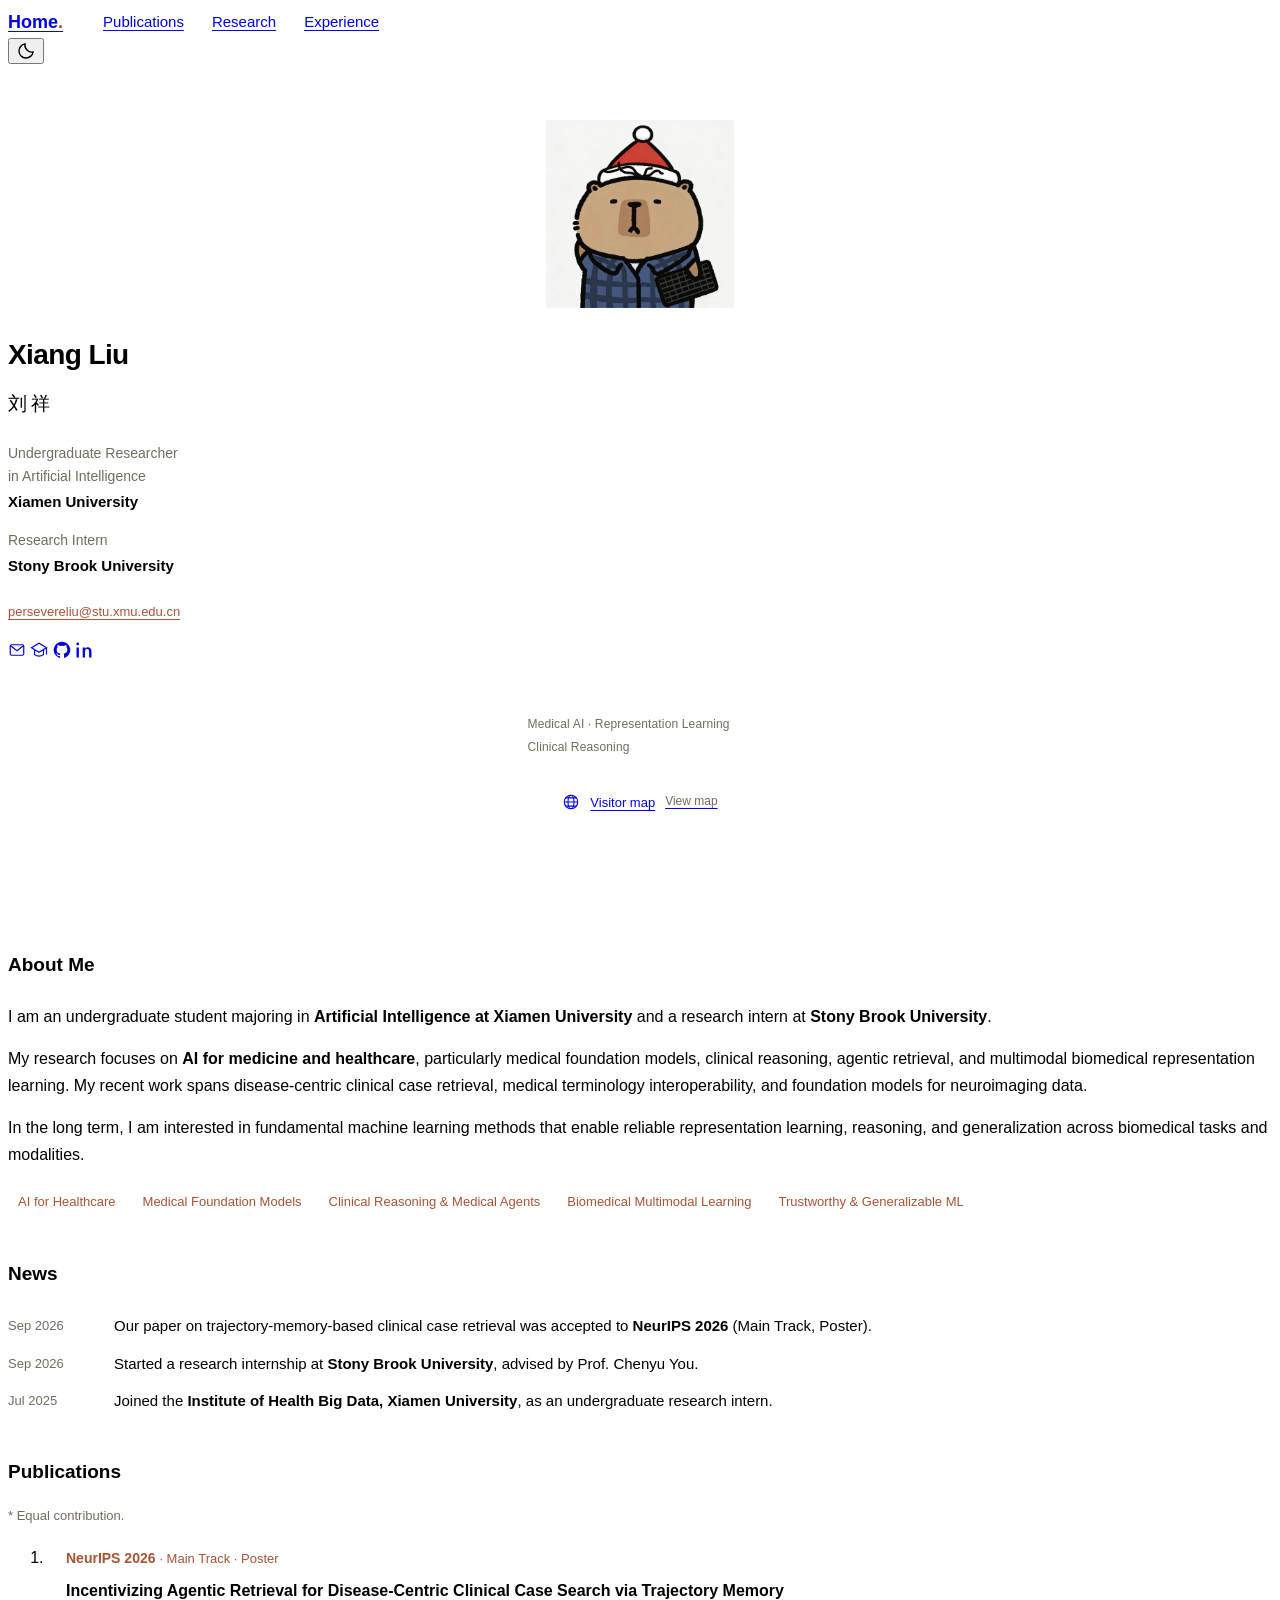
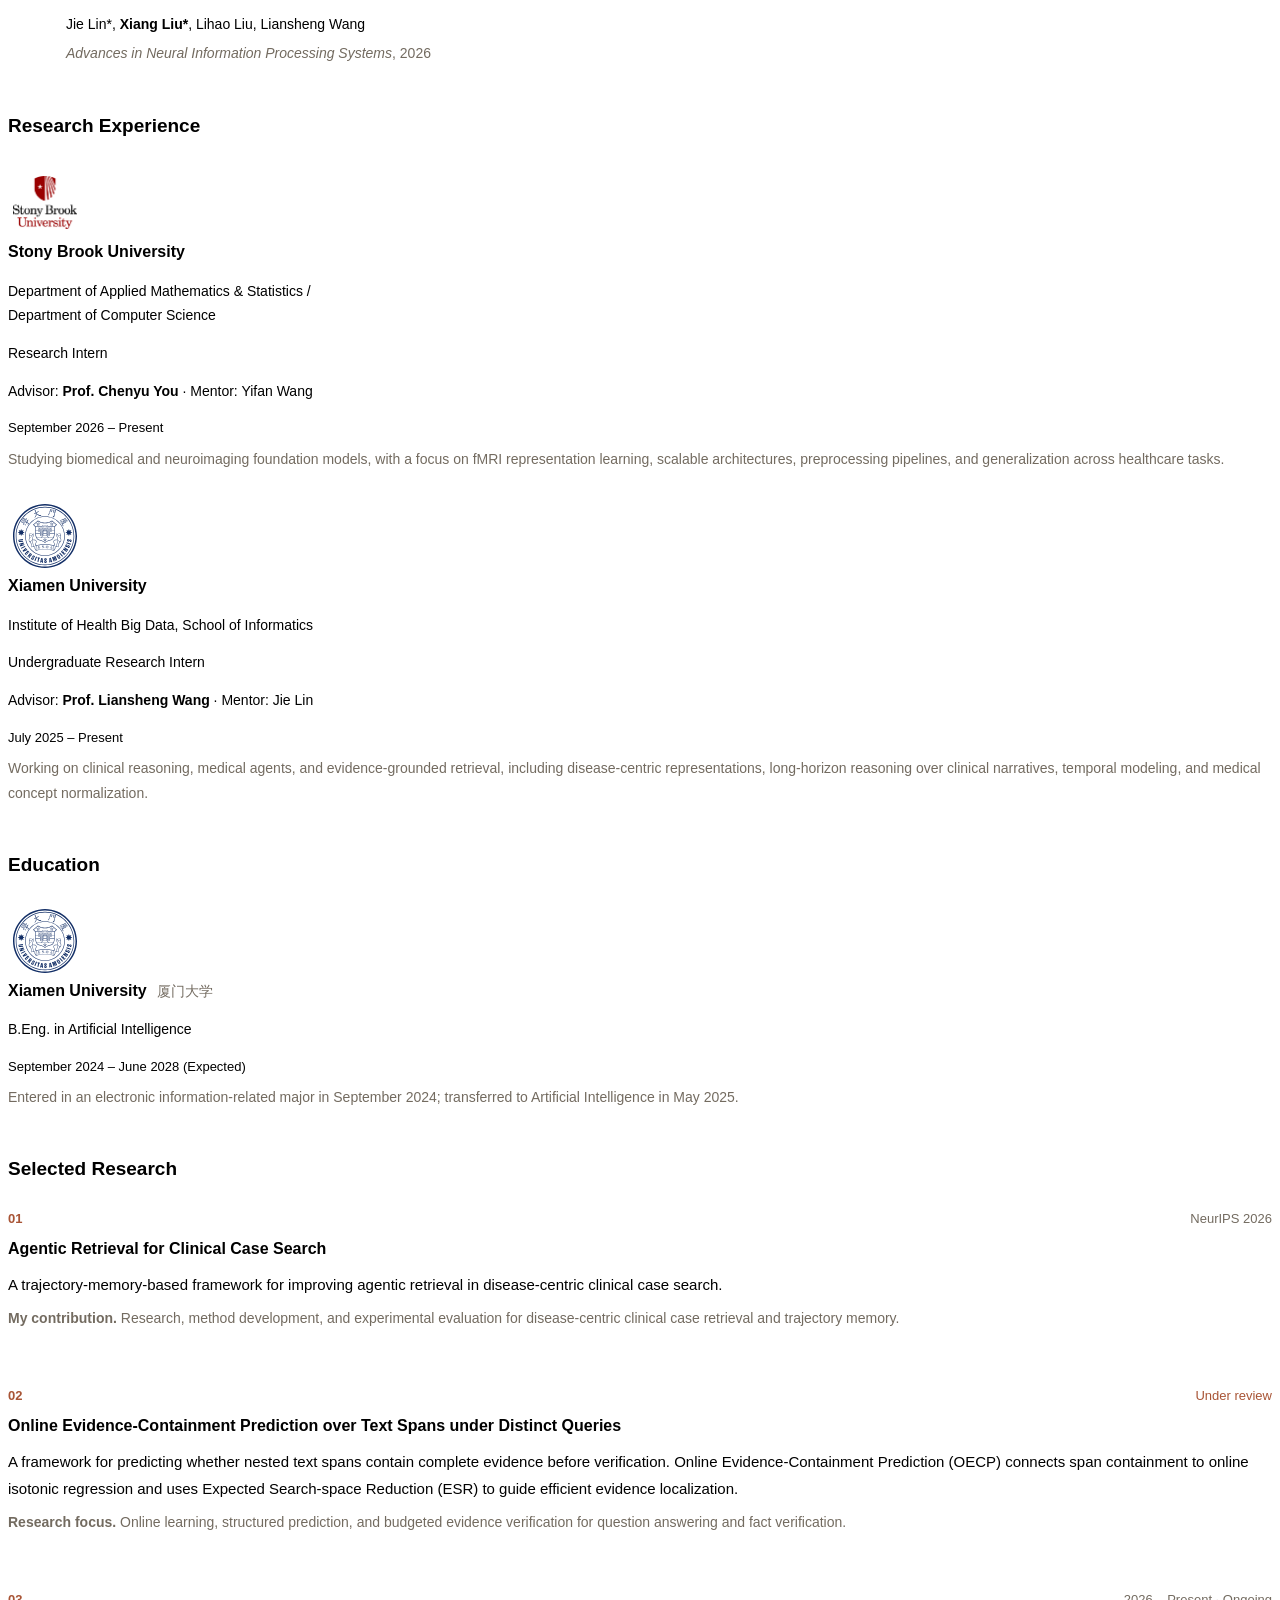
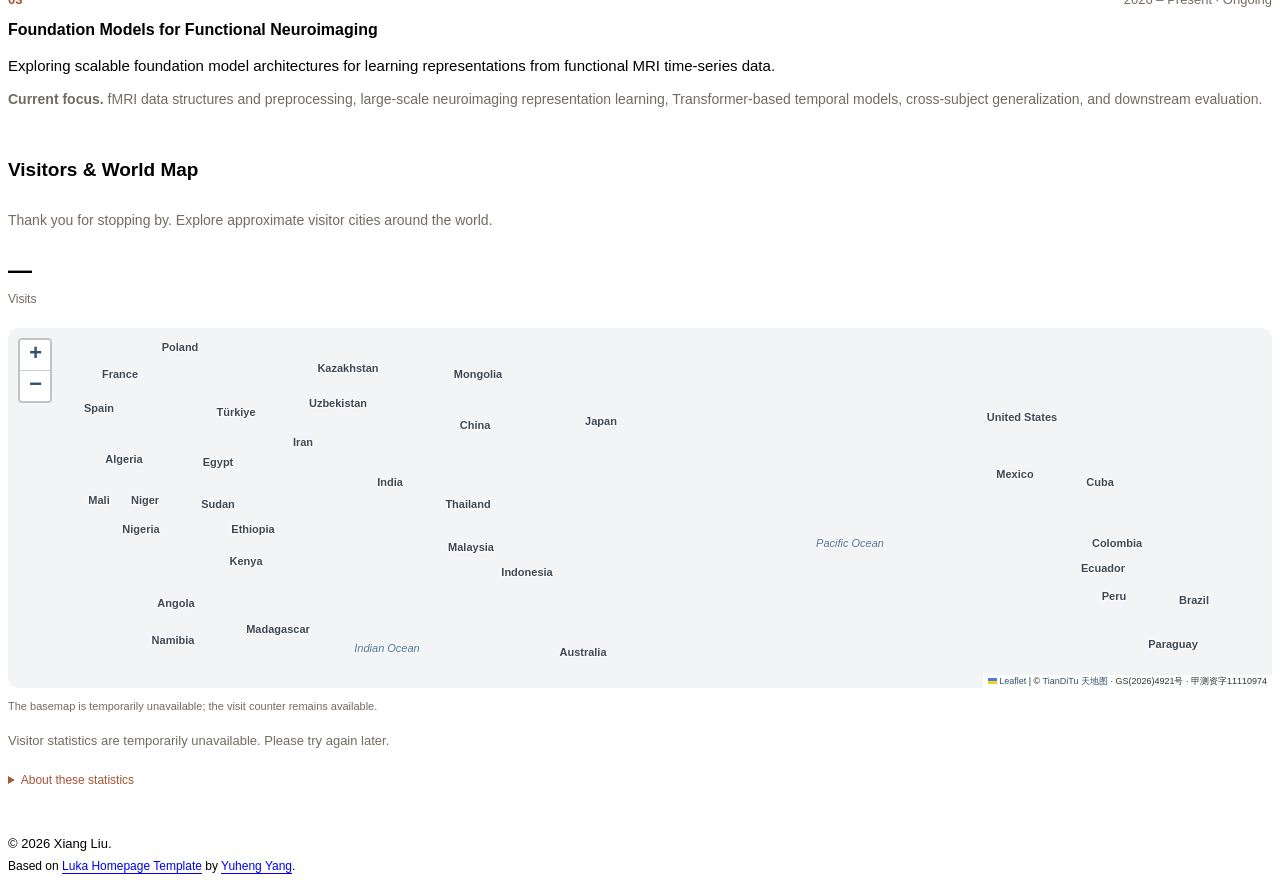
==== commit 56dbf9cf: "Display approximate visitor cities with public aggregate map markers" ====
--- a/index.html
+++ b/index.html
@@ -23,10 +23,10 @@
   <link rel="stylesheet" href="assets/css/theme-luka.css">
   <link rel="stylesheet" href="assets/css/personal.css?v=20261023-3">
   <link rel="stylesheet" href="assets/vendor/leaflet/leaflet.css">
-  <link rel="stylesheet" href="assets/css/visitors.css?v=20261029-4">
+  <link rel="stylesheet" href="assets/css/visitors.css?v=20261029-5">
   <script src="assets/js/homepage.js" defer></script>
   <script src="assets/js/visitor-config.js?v=20261029-1" defer></script>
-  <script src="assets/js/visitors.js?v=20261029-4" defer></script>
+  <script src="assets/js/visitors.js?v=20261029-5" defer></script>
   <script type="application/ld+json">
   {
     "@context": "https://schema.org",
@@ -184,12 +184,17 @@
       </section>
       <section class="section" id="visitors" aria-labelledby="visitors-title">
         <h2 class="section-title" id="visitors-title">Visitors &amp; World Map</h2>
-        <p class="visitor-intro">Thank you for stopping by. This counter records visits; location tracking is disabled.</p>
+        <p class="visitor-intro">Thank you for stopping by. Explore approximate visitor cities around the world.</p>
         <dl class="visitor-totals"><div><dt>Visits</dt><dd id="visitor-total">—</dd></div></dl>
         <div id="visitor-map" class="visitor-map" role="region" aria-label="World map with English country labels on a TianDiTu basemap"><p>Loading world map…</p></div>
         <p class="visitor-map-status" id="visitor-map-status">World basemap provided by TianDiTu (天地图).</p>
         <p class="visitor-status" id="visitor-status" role="status">Loading visitor statistics…</p>
-        <details class="visitor-privacy"><summary>About these statistics</summary><p>Only an aggregate visit count is collected. Location tracking and IP lookup are disabled. The application does not read or store visitor IP addresses, cities, or GPS locations. A visit is counted at most once per browser tab every 30 minutes; this is not a count of unique people. Do Not Track and Global Privacy Control are respected. Counting starts when this feature goes live; earlier visits cannot be recovered.</p></details>
+        <div id="visitor-city-summary" hidden>
+          <h3 class="visitor-list-caption">Top visitor cities</h3>
+          <ul class="visitor-locations" id="visitor-locations" aria-label="Visits by approximate city"></ul>
+          <p id="visitor-location-empty" class="visitor-status">City markers will appear as new visits arrive. Earlier visits have no location data.</p>
+        </div>
+        <details class="visitor-privacy"><summary>About these statistics</summary><p>Your network IP is used for an approximate city lookup through IPWhois (ipwho.is), which receives the IP. This application only stores and publicly displays city totals and coarse map points; it does not store or publish raw IP addresses or collect GPS locations. Hosting providers may process standard connection logs. A visit is counted at most once per browser tab every 30 minutes; this is not a count of unique people. Do Not Track and Global Privacy Control are respected. VPNs and mobile networks may show a different city. Earlier count-only visits have no location data and cannot be mapped.</p></details>
         <noscript><p>JavaScript is required to load the visitor map and statistics.</p></noscript>
       </section>
     </main>
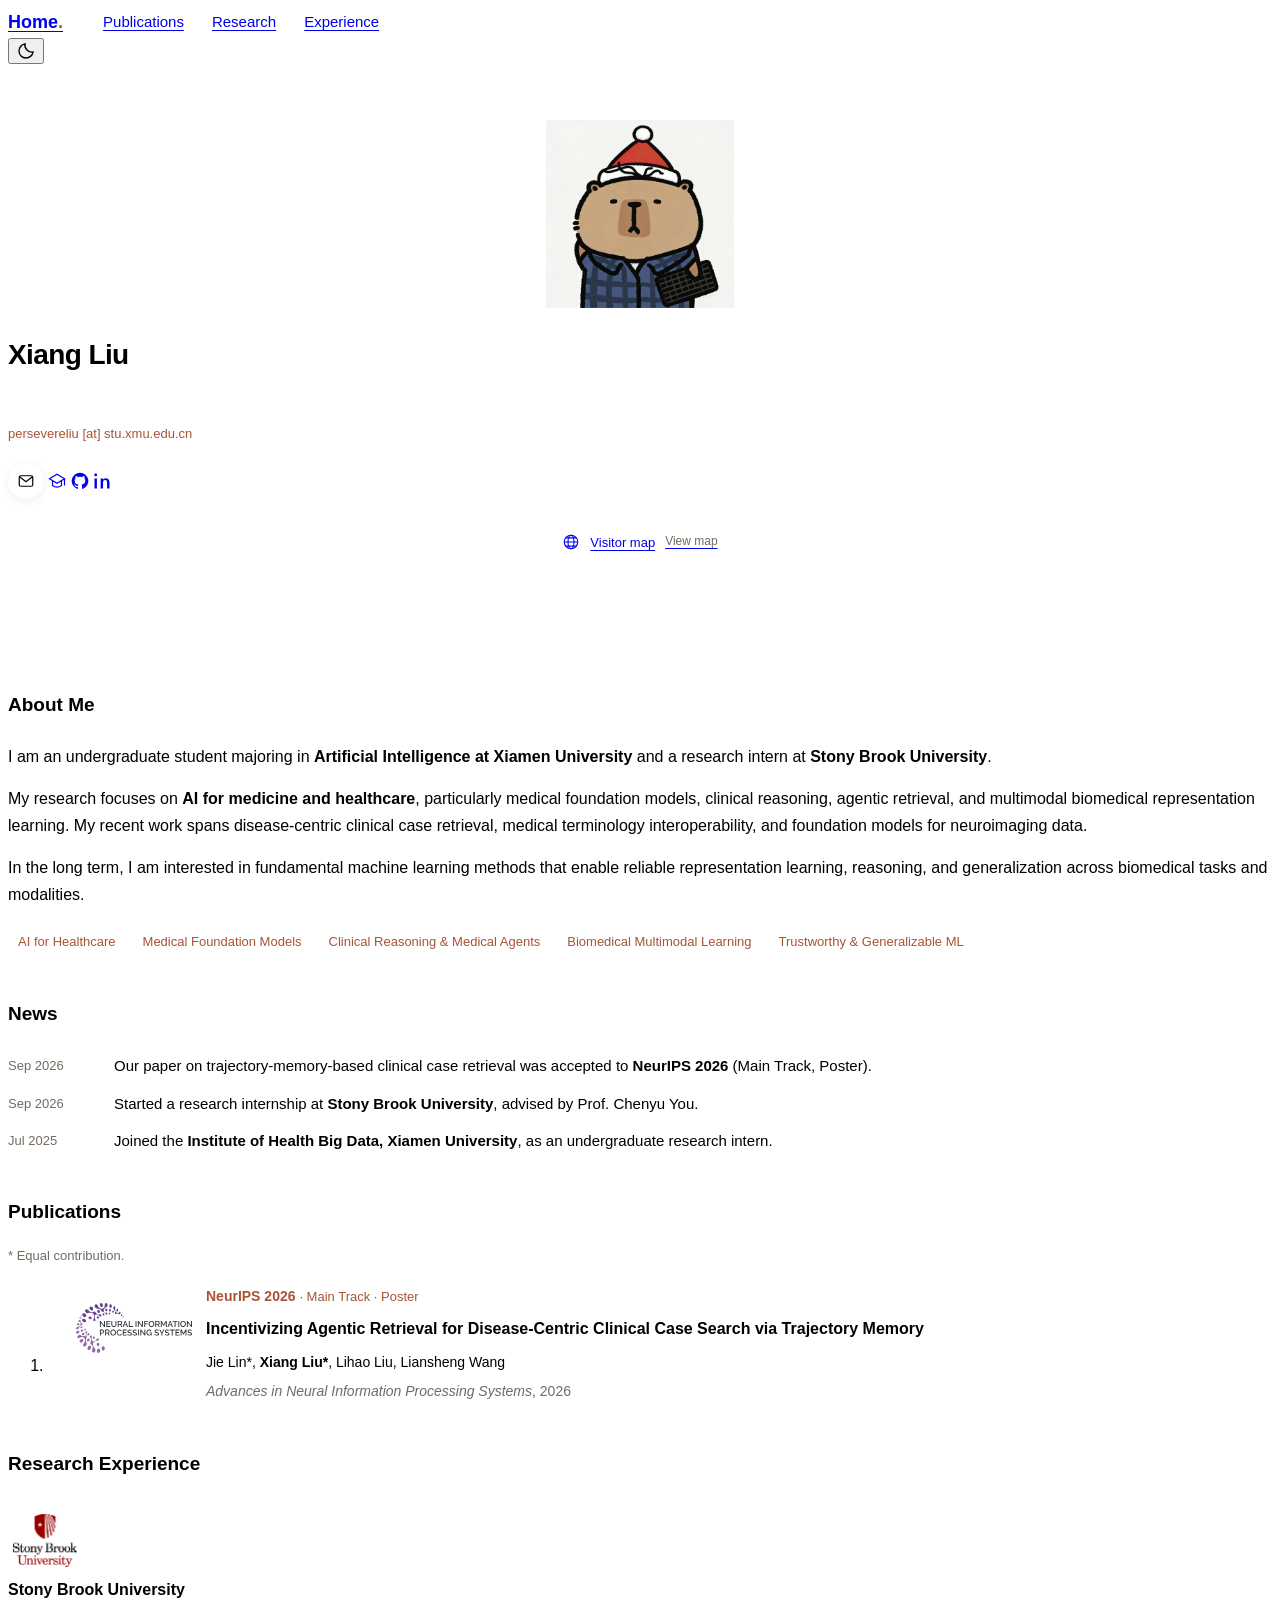
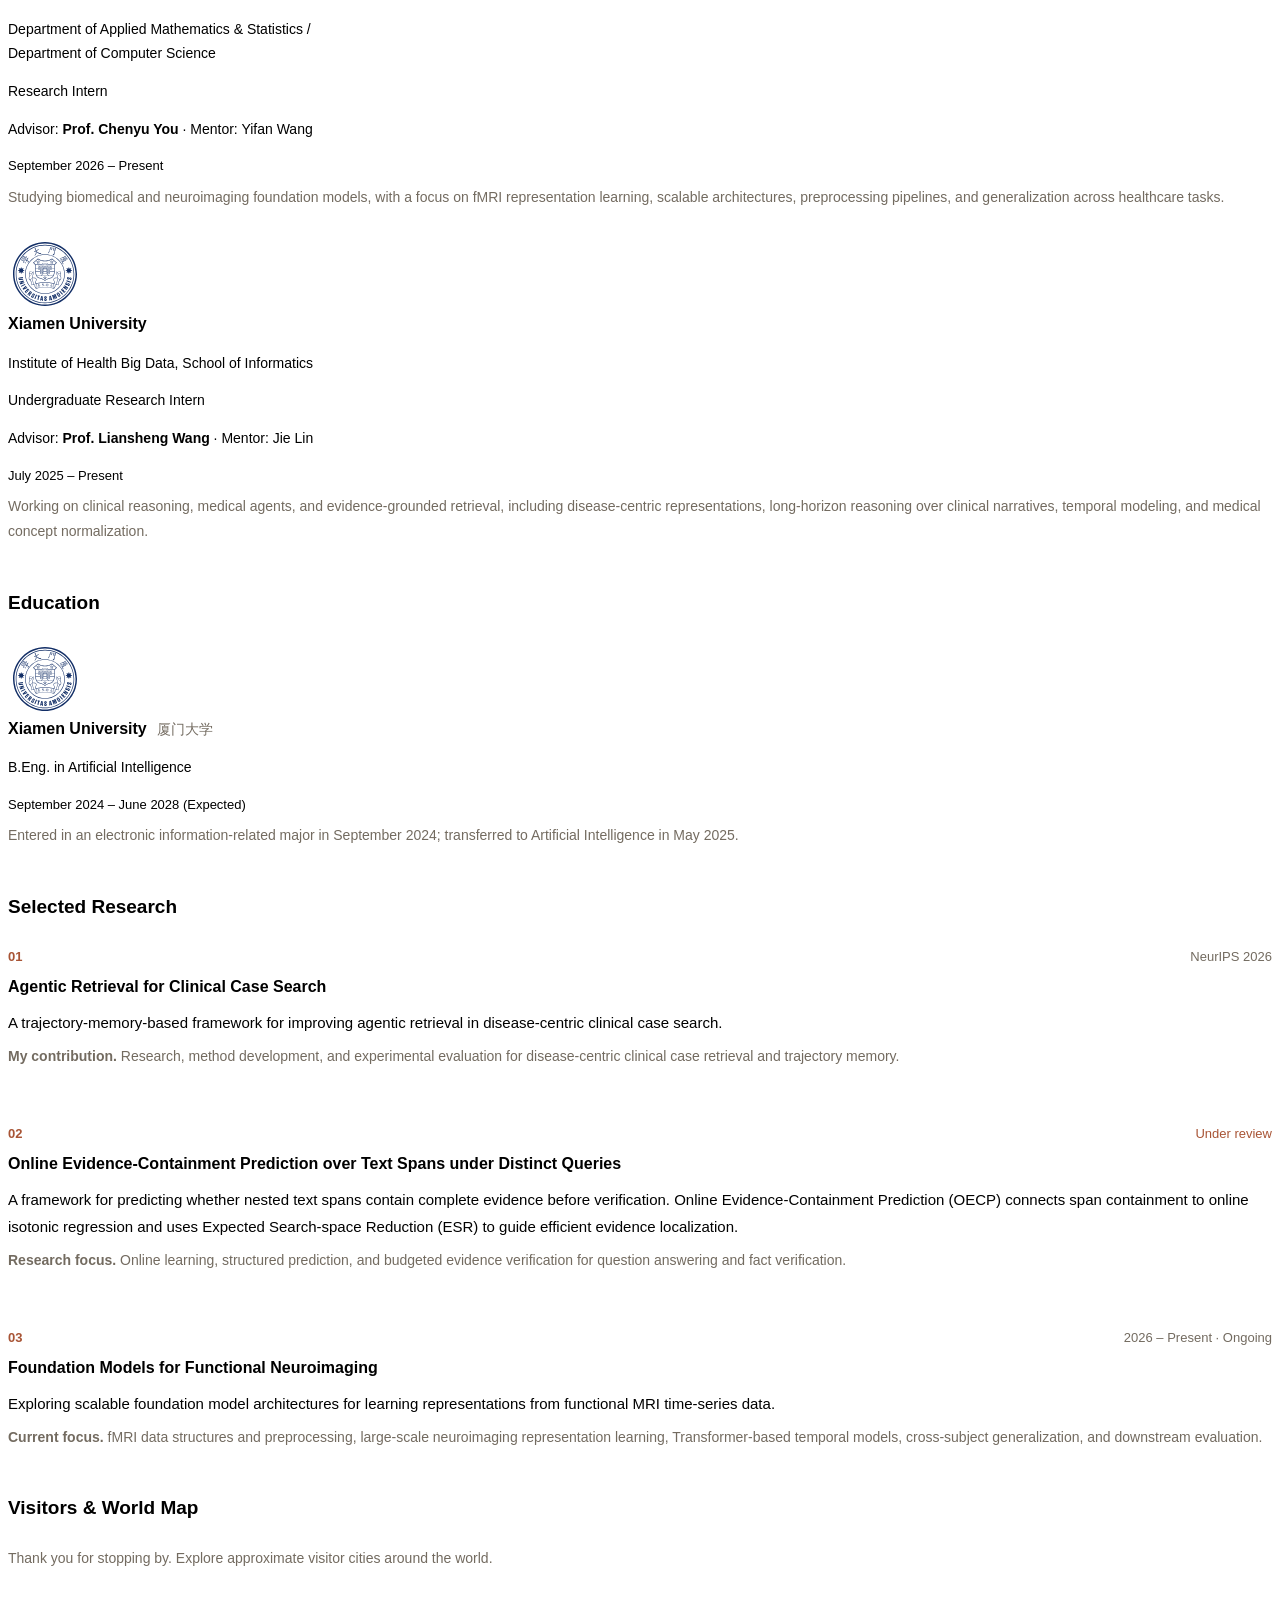
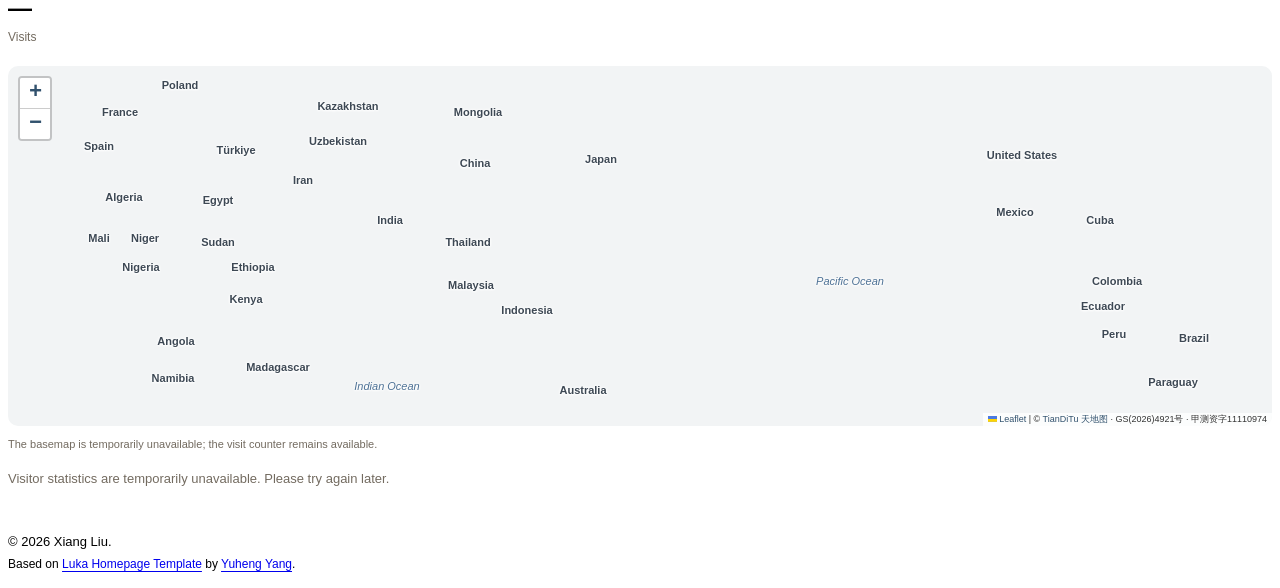
==== commit 447f9b82: "Simplify profile, obscure email address, and add official NeurIPS logo" ====
--- a/index.html
+++ b/index.html
@@ -21,12 +21,12 @@
     } catch (_) {}
   </script>
   <link rel="stylesheet" href="assets/css/theme-luka.css">
-  <link rel="stylesheet" href="assets/css/personal.css?v=20261023-3">
+  <link rel="stylesheet" href="assets/css/personal.css?v=20261029-8">
   <link rel="stylesheet" href="assets/vendor/leaflet/leaflet.css">
-  <link rel="stylesheet" href="assets/css/visitors.css?v=20261029-5">
-  <script src="assets/js/homepage.js" defer></script>
+  <link rel="stylesheet" href="assets/css/visitors.css?v=20261029-8">
+  <script src="assets/js/homepage.js?v=20261029-8" defer></script>
   <script src="assets/js/visitor-config.js?v=20261029-1" defer></script>
-  <script src="assets/js/visitors.js?v=20261029-5" defer></script>
+  <script src="assets/js/visitors.js?v=20261029-7" defer></script>
   <script type="application/ld+json">
   {
     "@context": "https://schema.org",
@@ -35,7 +35,6 @@
     "alternateName": "刘祥",
     "url": "https://lx-xiangliu.github.io/",
     "image": "https://lx-xiangliu.github.io/assets/img/xiang-liu.jpg",
-    "email": "mailto:persevereliu@stu.xmu.edu.cn",
     "affiliation": [{"@type": "CollegeOrUniversity", "name": "Xiamen University"}, {"@type": "CollegeOrUniversity", "name": "Stony Brook University"}],
     "sameAs": ["https://github.com/lx-xiangliu", "https://scholar.google.com/citations?user=aUtH32wAAAAJ", "https://www.linkedin.com/in/xiang-liu-461807322"]
   }
@@ -62,19 +61,14 @@
     <aside class="sidebar" aria-label="Profile">
       <div class="profile-card">
         <div class="image avatar"><img src="assets/img/xiang-liu.jpg" width="220" height="220" alt="Xiang Liu’s illustrated capybara avatar, wearing a red hat and holding a keyboard" fetchpriority="high"></div>
-        <h1 class="site-name">Xiang Liu <span class="chinese-name" lang="zh-CN">刘祥</span></h1>
-        <p class="profile-role">Undergraduate Researcher<br>in Artificial Intelligence</p>
-        <p class="profile-affiliation">Xiamen University</p>
-        <p class="profile-role visiting-role">Research Intern</p>
-        <p class="profile-affiliation">Stony Brook University</p>
-        <a class="site-email" href="mailto:persevereliu@stu.xmu.edu.cn">persevereliu@stu.xmu.edu.cn</a>
+        <h1 class="site-name">Xiang Liu</h1>
+        <button class="site-email" type="button" data-email-action title="Open your email app">persevereliu [at] stu.xmu.edu.cn</button>
         <div class="social-icons" aria-label="Contact and profiles">
-          <a href="mailto:persevereliu@stu.xmu.edu.cn" title="Email" aria-label="Email Xiang Liu"><svg viewBox="0 0 24 24" fill="none" stroke="currentColor" stroke-width="1.6" aria-hidden="true"><rect x="3" y="5" width="18" height="14" rx="2"/><path d="m3 6 9 7 9-7"/></svg></a>
+          <button class="email-icon" type="button" data-email-action title="Email" aria-label="Email Xiang Liu"><svg viewBox="0 0 24 24" fill="none" stroke="currentColor" stroke-width="1.6" aria-hidden="true"><rect x="3" y="5" width="18" height="14" rx="2"/><path d="m3 6 9 7 9-7"/></svg></button>
           <a href="https://scholar.google.com/citations?user=aUtH32wAAAAJ" title="Google Scholar" aria-label="Google Scholar"><svg viewBox="0 0 24 24" fill="none" stroke="currentColor" stroke-width="1.6" aria-hidden="true"><path d="m2 9 10-6 10 6-10 6L2 9Zm4 3v6c4 3 8 3 12 0v-6m4-3v9"/></svg></a>
           <a href="https://github.com/lx-xiangliu" title="GitHub" aria-label="GitHub"><svg viewBox="0 0 24 24" fill="currentColor" aria-hidden="true"><path d="M12 .9a11.1 11.1 0 0 0-3.51 21.63c.55.1.76-.24.76-.53v-2.06c-3.09.67-3.74-1.31-3.74-1.31-.51-1.28-1.24-1.62-1.24-1.62-1.01-.69.08-.68.08-.68 1.12.08 1.71 1.15 1.71 1.15.99 1.7 2.6 1.21 3.23.92.1-.72.39-1.21.71-1.49-2.47-.28-5.07-1.24-5.07-5.49 0-1.21.43-2.2 1.14-2.97-.12-.28-.5-1.41.11-2.93 0 0 .93-.3 3.05 1.14a10.6 10.6 0 0 1 5.55 0c2.12-1.44 3.05-1.14 3.05-1.14.61 1.52.23 2.65.11 2.93.71.77 1.14 1.76 1.14 2.97 0 4.26-2.6 5.21-5.08 5.49.4.35.75 1.02.75 2.06V22c0 .3.2.64.77.53A11.1 11.1 0 0 0 12 .9Z"/></svg></a>
           <a href="https://www.linkedin.com/in/xiang-liu-461807322" title="LinkedIn" aria-label="LinkedIn"><svg viewBox="0 0 24 24" fill="currentColor" aria-hidden="true"><path d="M5.2 8.6H2V22h3.2V8.6ZM3.6 2a1.9 1.9 0 1 0 0 3.8 1.9 1.9 0 0 0 0-3.8ZM22 14.3c0-4-2.1-5.9-4.9-5.9-2.2 0-3.2 1.2-3.7 2V8.6h-3.2V22h3.2v-7.5c0-2 .4-3.8 2.8-3.8s2.6 2.1 2.6 3.9V22H22v-7.7Z"/></svg></a>
         </div>
-        <p class="profile-note">Medical AI · Representation Learning<br>Clinical Reasoning</p>
         <div class="visitor-shortcut"><a href="#visitors"><svg viewBox="0 0 24 24" fill="none" stroke="currentColor" stroke-width="1.5" aria-hidden="true"><circle cx="12" cy="12" r="9"/><ellipse cx="12" cy="12" rx="4" ry="9"/><path d="M3 12h18M5 6.5h14M5 17.5h14"/></svg><span>Visitor map</span><span id="visitor-shortcut-count">Loading…</span></a></div>
       </div>
     </aside>
@@ -106,11 +100,14 @@
         <p class="section-caption">* Equal contribution.</p>
         <div class="publications">
           <ol class="bibliography">
-            <li><article class="pub-content">
+            <li><article class="pub-content publication-entry">
+              <img class="publication-logo" src="assets/img/neurips-logo.svg" width="120" height="54" alt="NeurIPS official logo" loading="lazy">
+              <div class="publication-details">
               <p class="publication-label">NeurIPS 2026 <span>· Main Track · Poster</span></p>
               <h3 class="title">Incentivizing Agentic Retrieval for Disease-Centric Clinical Case Search via Trajectory Memory</h3>
               <p class="author">Jie Lin*, <strong>Xiang Liu*</strong>, Lihao Liu, Liansheng Wang</p>
               <p class="periodical"><em>Advances in Neural Information Processing Systems</em>, 2026</p>
+              </div>
             </article></li>
           </ol>
         </div>
@@ -194,7 +191,6 @@
           <ul class="visitor-locations" id="visitor-locations" aria-label="Visits by approximate city"></ul>
           <p id="visitor-location-empty" class="visitor-status">City markers will appear as new visits arrive. Earlier visits have no location data.</p>
         </div>
-        <details class="visitor-privacy"><summary>About these statistics</summary><p>Your network IP is used for an approximate city lookup through IPWhois (ipwho.is), which receives the IP. This application only stores and publicly displays city totals and coarse map points; it does not store or publish raw IP addresses or collect GPS locations. Hosting providers may process standard connection logs. A visit is counted at most once per browser tab every 30 minutes; this is not a count of unique people. Do Not Track and Global Privacy Control are respected. VPNs and mobile networks may show a different city. Earlier count-only visits have no location data and cannot be mapped.</p></details>
         <noscript><p>JavaScript is required to load the visitor map and statistics.</p></noscript>
       </section>
     </main>
--- a/assets/css/personal.css
+++ b/assets/css/personal.css
@@ -23,15 +23,14 @@
 body.theme-luka .image.avatar { margin-bottom: 24px; }
 body.theme-luka .image.avatar img { width: 188px; height: 188px; display: block; margin: auto; border: 5px solid var(--luka-social-bg); }
 body.theme-luka .site-name { font-size: 28px; font-weight: 650; letter-spacing: -.6px; }
-.chinese-name { display: block; margin-top: 10px; font-size: 19px; font-weight: 450; letter-spacing: 4px; }
-.profile-role { margin: 22px 0 3px; font-size: 14px; line-height: 1.6; color: var(--luka-secondary); }
-.profile-affiliation { margin: 0; font-size: 15px; font-weight: 600; }
-.visiting-role { margin-top: 14px; }
 body.theme-luka .site-email { display: inline-block; margin: 22px 0 18px; color: var(--luka-accent); font-family: inherit; font-size: 13px; }
+body.theme-luka button.site-email { appearance: none; padding: 0; border: 0; background: none; line-height: inherit; cursor: pointer; word-break: normal; }
+body.theme-luka button.site-email:hover { text-decoration: underline; text-underline-offset: 3px; }
 body.theme-luka .social-icons { gap: 11px; }
 .social-icons svg { width: 18px; height: 18px; }
 body.theme-luka .social-icons a { width: 36px; height: 36px; }
-.profile-note { margin: 26px auto 0; padding-top: 20px; max-width: 225px; border-top: 1px solid var(--luka-border); color: var(--luka-secondary); font-size: 12px; line-height: 1.9; letter-spacing: .15px; }
+body.theme-luka .social-icons .email-icon { width: 36px; height: 36px; display: inline-flex; align-items: center; justify-content: center; border: 0; padding: 0; border-radius: 50%; background: var(--luka-social-bg); color: var(--luka-social-text); box-shadow: 0 2px 8px rgba(61,57,41,.08); cursor: pointer; transition: transform .2s ease, background-color .2s ease, color .2s ease; }
+body.theme-luka .social-icons .email-icon:hover { background: var(--luka-accent); color: #fff; transform: translateY(-2px); }
 body.theme-luka .content { padding-top: 110px; padding-bottom: 0; }
 body.theme-luka .section { opacity: 1; transform: none; scroll-margin-top: 90px; margin-bottom: 42px; }
 body.theme-luka .section-title { font-size: 19px; margin-bottom: 17px; padding-bottom: 7px; }
@@ -42,6 +41,9 @@
 .news-list time { color: var(--luka-secondary); font-size: 13px; font-variant-numeric: tabular-nums; padding-top: 2px; }
 .section-caption { margin: -7px 0 13px; color: var(--luka-secondary); font-size: 13px; }
 body.theme-luka .publications ol.bibliography li { padding: 3px 0 3px 18px; }
+.publication-entry { display: grid; grid-template-columns: 120px minmax(0,1fr); align-items: start; gap: 20px; }
+.publication-logo { display: block; width: 120px; height: 70px; object-fit: contain; background: #fff; padding: 8px; border-radius: 8px; }
+.publication-details { min-width: 0; }
 .publication-label { margin: 0 0 8px; font-weight: 650; font-size: 14px; color: var(--luka-accent); }
 .publication-label span { font-size: 13px; font-weight: 400; }
 body.theme-luka .pub-content .title { margin: 0 0 9px; font-size: 16px; font-weight: 650; line-height: 1.6; }
@@ -73,7 +75,6 @@
   body.theme-luka .wrapper { max-width: 760px; padding: 0 32px; }
   body.theme-luka .sidebar { padding-top: 100px; }
   body.theme-luka .content { width: 100%; padding-top: 38px; }
-  .profile-note { display: none; }
   body.theme-luka .site-footer { padding: 0 0 30px; }
   body.theme-luka .site-footer p { border-top: 1px solid var(--luka-footer-border); padding-top: 20px; }
 }
@@ -86,7 +87,6 @@
   body.theme-luka .sidebar { padding-top: 91px; }
   body.theme-luka .image.avatar img { width: 158px; height: 158px; }
   body.theme-luka .site-name { font-size: 26px; }
-  .chinese-name { display: inline-block; margin: 0 0 0 9px; font-size: 17px; letter-spacing: 2px; vertical-align: 2px; }
   body.theme-luka .content { padding-top: 36px; }
   body.theme-luka .section { margin-bottom: 35px; }
   body.theme-luka .section-body > p { font-size: 16px; }
@@ -100,6 +100,8 @@
   body.theme-luka .timeline-item::after { left: -15px; }
   .desktop-break { display: none; }
   body.theme-luka .pub-content .title { font-size: 16px; }
+  .publication-entry { grid-template-columns: minmax(0,1fr); gap: 14px; }
+  .publication-logo { width: 120px; height: 62px; }
 }
 @media (max-width: 360px) {
   body.theme-luka .nav-left { gap: 8px; }
@@ -116,7 +118,6 @@
   body.theme-luka .top-nav, .social-icons, .skip-link { display: none; }
   body.theme-luka .sidebar { position: static; width: 100%; height: auto; padding-top: 0; }
   body.theme-luka .image.avatar img { width: 100px; height: 100px; }
-  body.theme-luka .profile-note { display: none; }
   body.theme-luka .content { margin-left: 0; padding: 25px 0 0; }
   body.theme-luka .site-footer { padding: 0; }
   .section, .research-project, .timeline-item { break-inside: avoid; }
--- a/assets/css/visitors.css
+++ b/assets/css/visitors.css
@@ -18,9 +18,6 @@
 .visitor-locations { padding: 0; margin: 0; list-style: none; }
 .visitor-locations li { display: flex; justify-content: space-between; gap: 20px; padding: 6px 0; border-bottom: 1px solid var(--luka-border); font-size: 13px; }
 .visitor-locations li span:last-child { color: var(--luka-accent); font-variant-numeric: tabular-nums; }
-.visitor-privacy { margin-top: 20px; font-size: 12px; color: var(--luka-secondary); }
-.visitor-privacy summary { cursor: pointer; color: var(--luka-accent); }
-.visitor-privacy p { margin: 10px 0 0; }
 @media (max-width: 640px) { .visitor-map { height: 300px; } .map-unavailable { height: 150px; } .visitor-shortcut { margin-top: 20px; } }
 @media print { #visitors, .visitor-shortcut { display: none; } }
 
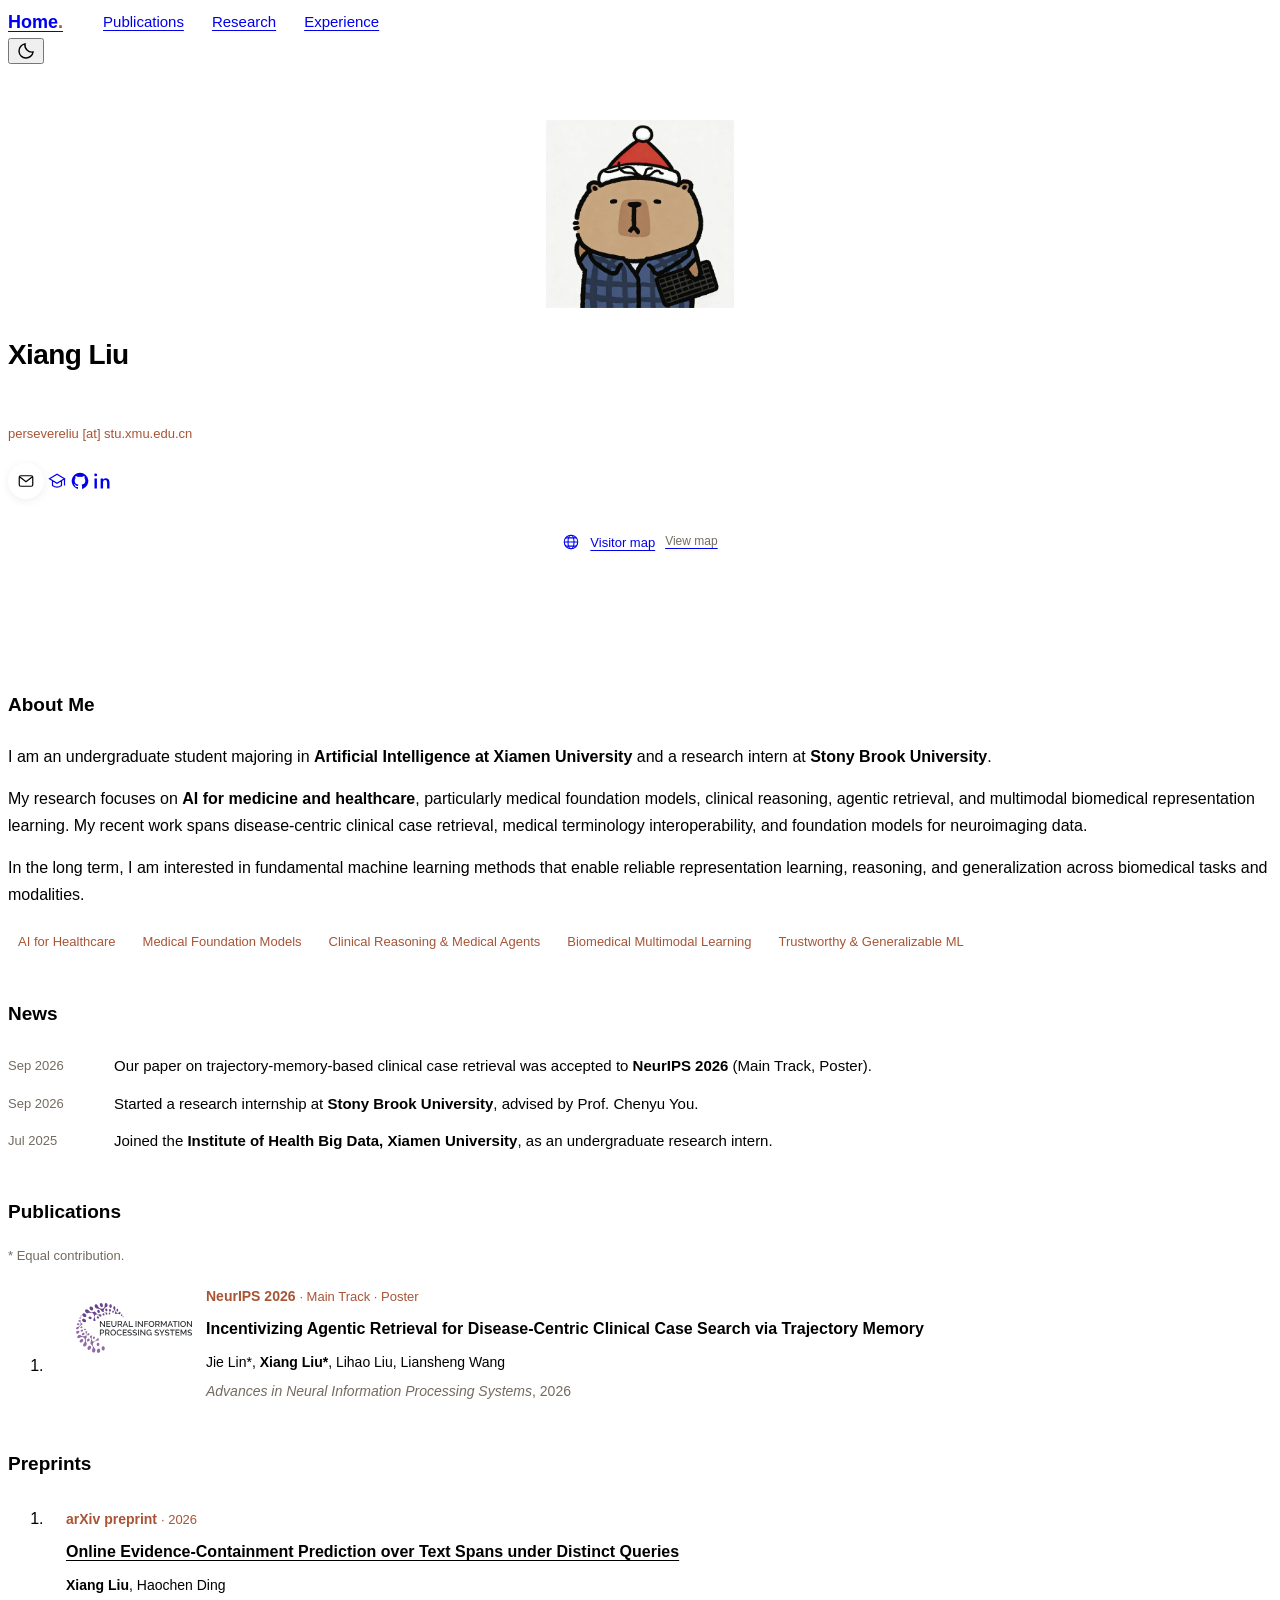
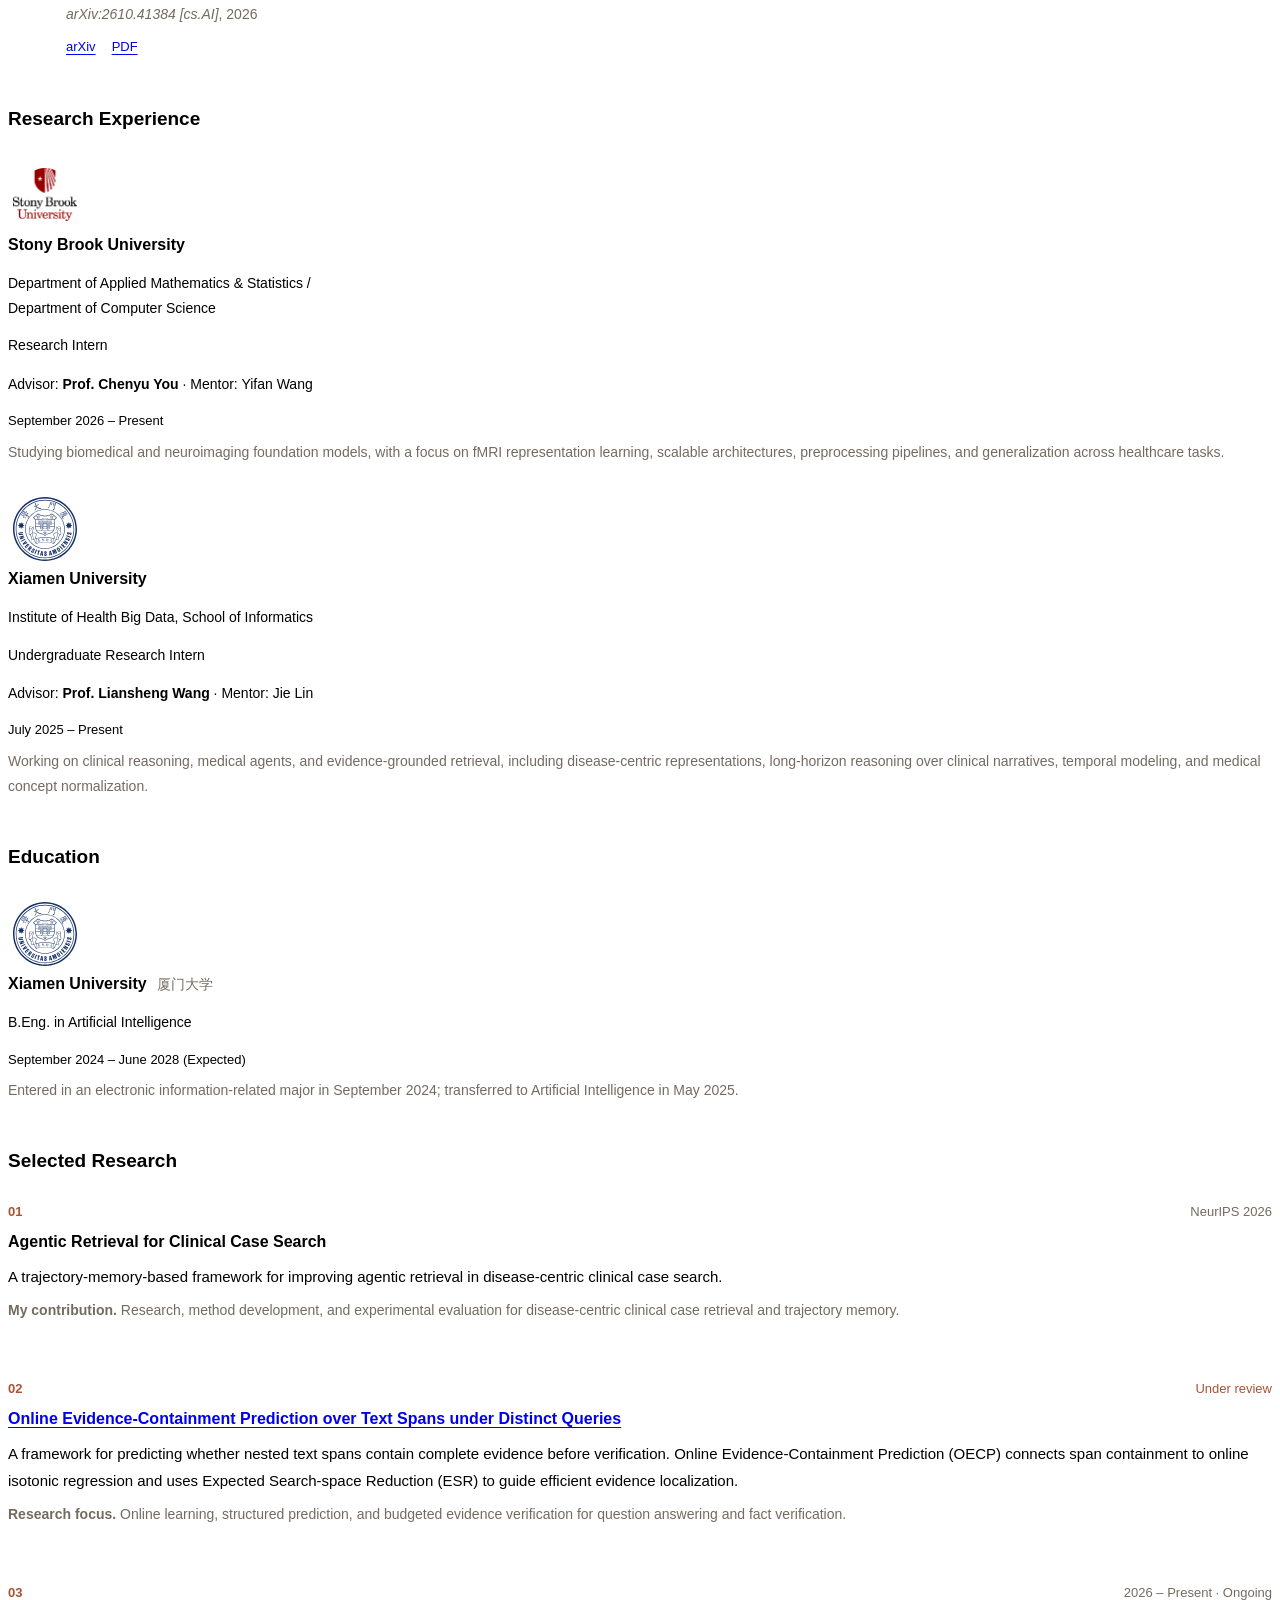
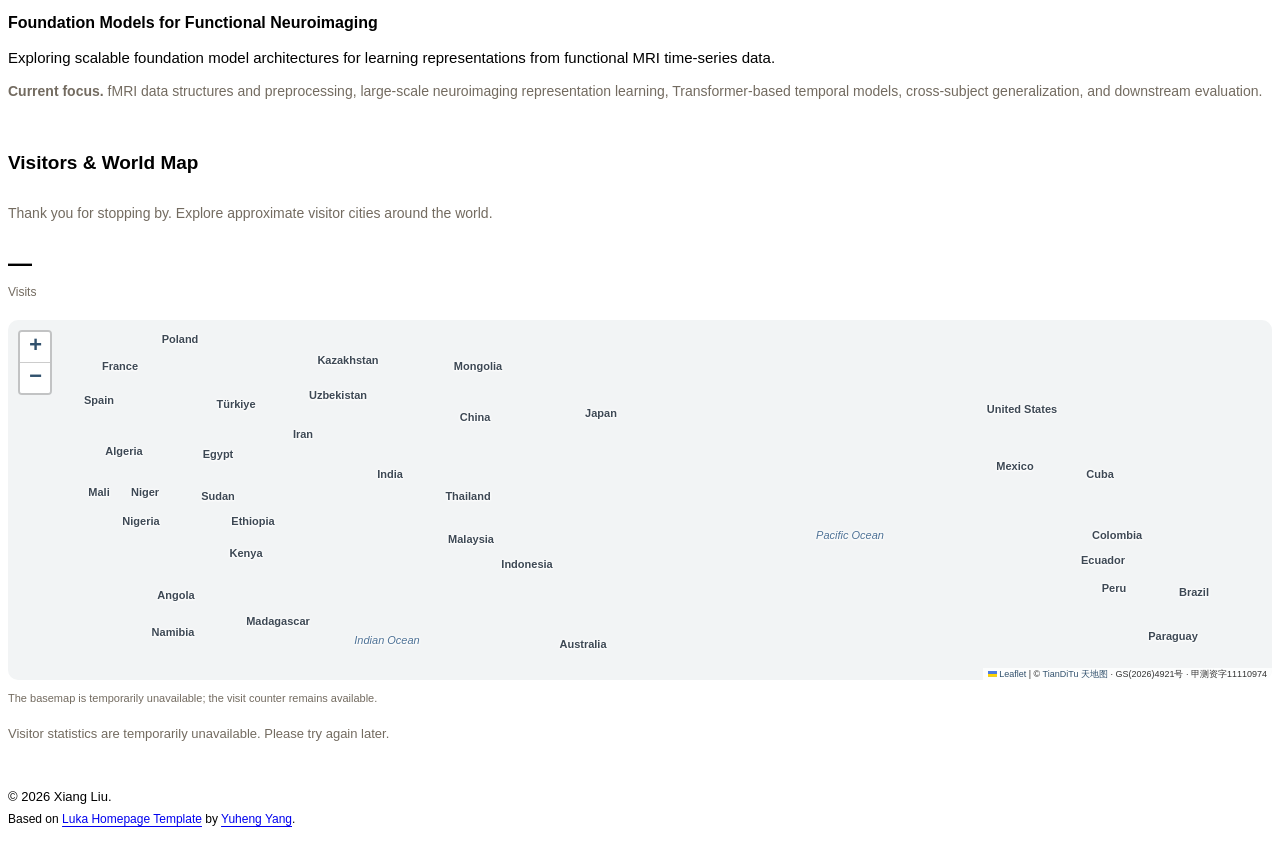
==== commit e8431afb: "Add OECP arXiv preprint and paper links" ====
--- a/index.html
+++ b/index.html
@@ -21,7 +21,7 @@
     } catch (_) {}
   </script>
   <link rel="stylesheet" href="assets/css/theme-luka.css">
-  <link rel="stylesheet" href="assets/css/personal.css?v=20261029-8">
+  <link rel="stylesheet" href="assets/css/personal.css?v=20261102-1">
   <link rel="stylesheet" href="assets/vendor/leaflet/leaflet.css">
   <link rel="stylesheet" href="assets/css/visitors.css?v=20261029-8">
   <script src="assets/js/homepage.js?v=20261029-8" defer></script>
@@ -113,6 +113,21 @@
         </div>
       </section>
 
+      <section class="section" id="preprints" aria-labelledby="preprints-title">
+        <h2 class="section-title" id="preprints-title">Preprints</h2>
+        <div class="publications">
+          <ol class="bibliography">
+            <li><article class="pub-content">
+              <p class="publication-label">arXiv preprint <span>· 2026</span></p>
+              <h3 class="title"><a href="https://arxiv.org/abs/2610.41384">Online Evidence-Containment Prediction over Text Spans under Distinct Queries</a></h3>
+              <p class="author"><strong>Xiang Liu</strong>, Haochen Ding</p>
+              <p class="periodical"><em>arXiv:2610.41384 [cs.AI]</em>, 2026</p>
+              <p class="publication-links"><a href="https://arxiv.org/abs/2610.41384">arXiv</a><a href="https://arxiv.org/pdf/2610.41384">PDF</a></p>
+            </article></li>
+          </ol>
+        </div>
+      </section>
+
       <section class="section" id="experience" aria-labelledby="experience-title">
         <h2 class="section-title" id="experience-title">Research Experience</h2>
         <div class="section-body">
@@ -168,7 +183,7 @@
         </article>
         <article class="research-project">
           <div class="project-heading"><span class="project-index" aria-hidden="true">02</span><span class="project-status under-review">Under review</span></div>
-          <h3>Online Evidence-Containment Prediction over Text Spans under Distinct Queries</h3>
+          <h3><a href="https://arxiv.org/abs/2610.41384">Online Evidence-Containment Prediction over Text Spans under Distinct Queries</a></h3>
           <p>A framework for predicting whether nested text spans contain complete evidence before verification. Online Evidence-Containment Prediction (OECP) connects span containment to online isotonic regression and uses Expected Search-space Reduction (ESR) to guide efficient evidence localization.</p>
           <p class="project-contribution"><strong>Research focus.</strong> Online learning, structured prediction, and budgeted evidence verification for question answering and fact verification.</p>
         </article>
--- a/assets/css/personal.css
+++ b/assets/css/personal.css
@@ -49,6 +49,8 @@
 body.theme-luka .pub-content .title { margin: 0 0 9px; font-size: 16px; font-weight: 650; line-height: 1.6; }
 body.theme-luka .pub-content .author { margin: 0 0 6px; font-size: 14px; }
 body.theme-luka .pub-content .periodical { margin: 0; color: var(--luka-secondary); font-size: 14px; }
+body.theme-luka .pub-content .title a { color: inherit; }
+.publication-links { display: flex; gap: 16px; margin: 10px 0 0; font-size: 13px; }
 body.theme-luka .institution-logo { display: block; width: 64px; height: 64px; flex-shrink: 0; object-fit: contain; background: #fff; padding: 5px; border-radius: 8px; }
 body.theme-luka .exp-title { font-size: 16px; margin: 0 0 3px; line-height: 1.6; font-weight: 650; }
 body.theme-luka .exp-detail { font-size: 14px; line-height: 1.75; }
